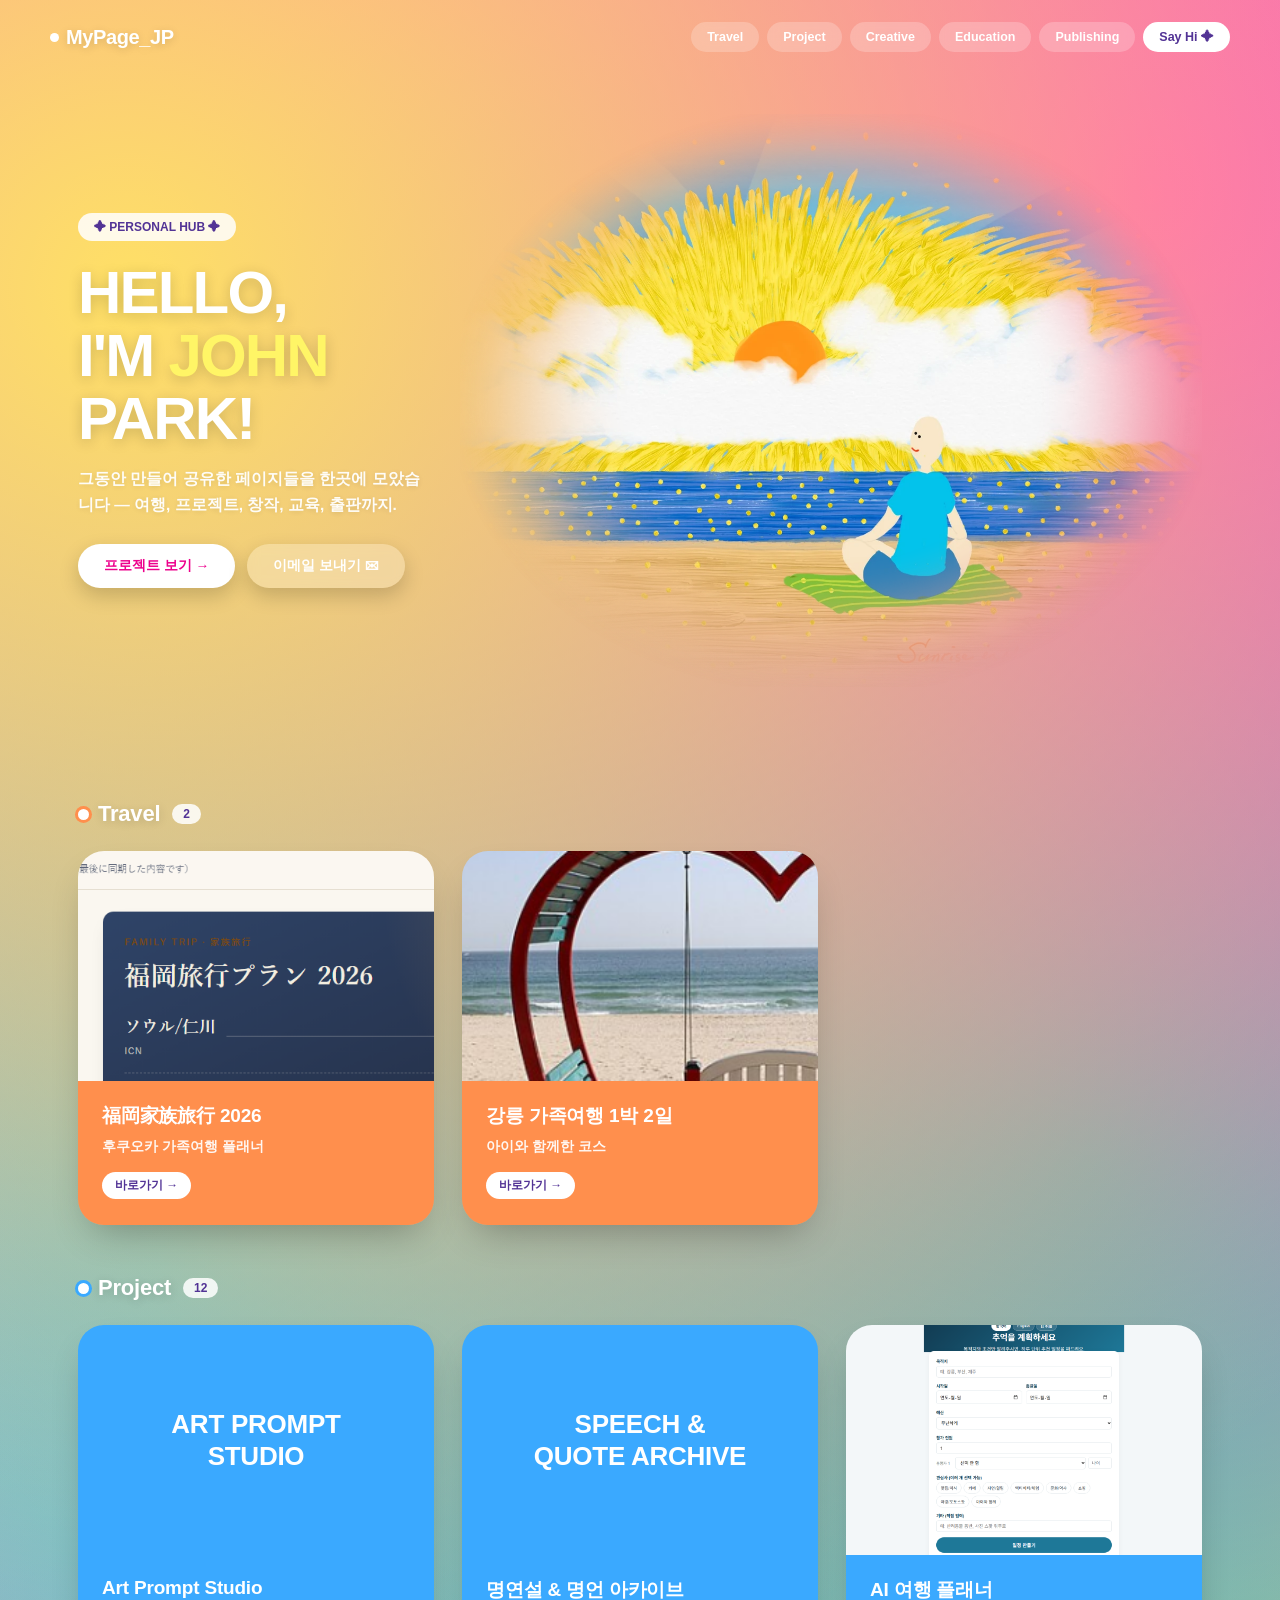
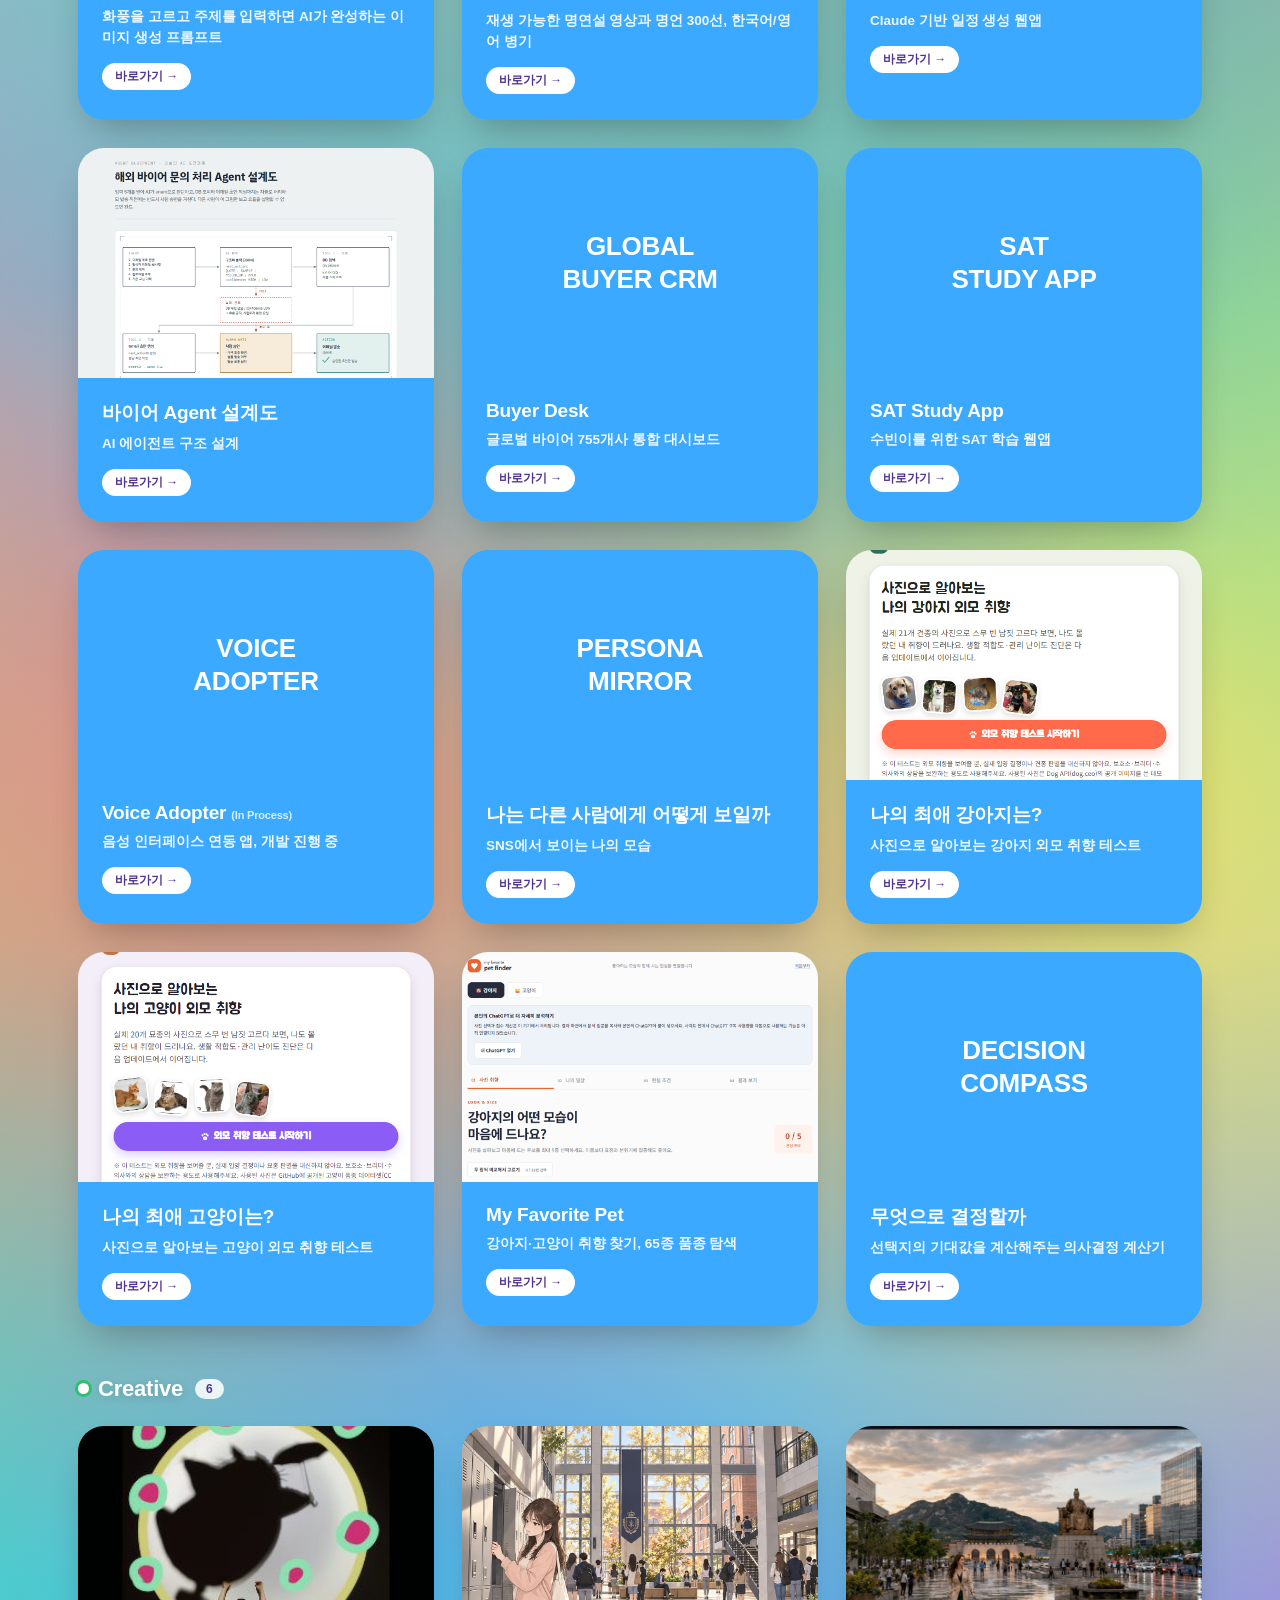
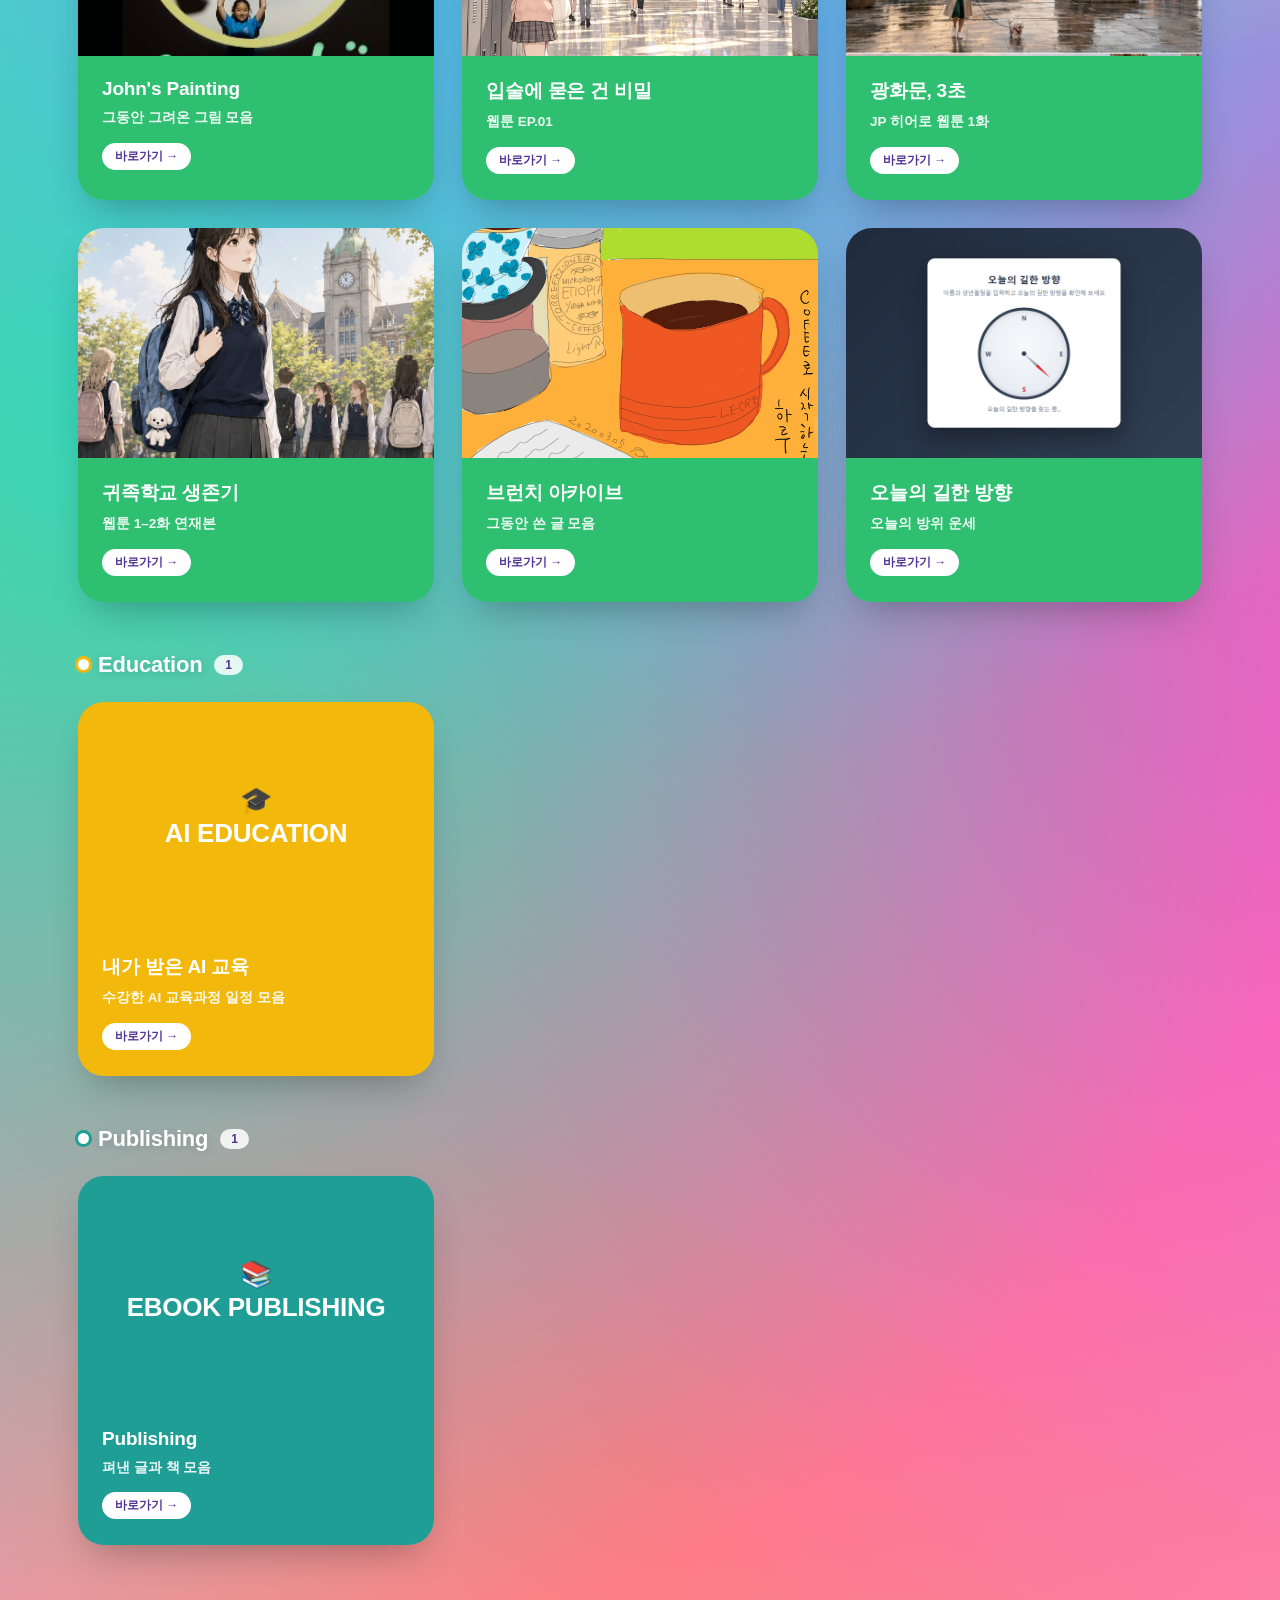
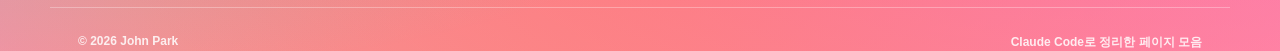
==== index.html @ b93f2e46 "Add My Favorite Pet finder to Project section Co-Authored-By: Claude Sonnet 5.5 <noreply@anthropic.c" ====
<!doctype html>
<html lang="ko">
<head>
<meta charset="UTF-8">
<meta name="viewport" content="width=device-width, initial-scale=1.0">
<title>MyPage_JP · 박종호의 웹 아카이브</title>
<style>
  :root{
    --pink:#ed018c;
    --coral:#ff6f61;
    --purple:#523395;
    --yellow:#ffc233;
    --ink:#2a1a3a;
    --travel:#ff8f4d;
    --project:#3aa9ff;
    --creative:#2fbf71;
    --edu:#f2b90c;
    --pub:#1f9e96;
  }
  *{box-sizing:border-box;}
  html,body{
    margin:0;min-height:100%;
    color:var(--ink);
    font-family:"Pretendard","Apple SD Gothic Neo","Noto Sans KR",-apple-system,BlinkMacSystemFont,"Segoe UI",sans-serif;
    background:
      radial-gradient(circle at 10% 6%, #ffe066 0%, transparent 34%),
      radial-gradient(circle at 90% 4%, #ff4fc3 0%, transparent 36%),
      radial-gradient(circle at 85% 24%, #2fe0a8 0%, transparent 36%),
      radial-gradient(circle at 12% 26%, #4fb3ff 0%, transparent 34%),
      radial-gradient(circle at 50% 18%, #b26dff 0%, transparent 36%),
      radial-gradient(circle at 15% 46%, #ff8a6b 0%, transparent 34%),
      radial-gradient(circle at 88% 48%, #ffe066 0%, transparent 34%),
      radial-gradient(circle at 50% 60%, #4fb3ff 0%, transparent 36%),
      radial-gradient(circle at 12% 74%, #2fe0a8 0%, transparent 34%),
      radial-gradient(circle at 88% 78%, #ff4fc3 0%, transparent 36%),
      radial-gradient(circle at 50% 96%, #ff8a6b 0%, transparent 36%),
      linear-gradient(160deg, #ff6fb5 0%, #ff9d6c 20%, #ffd166 38%, #6ee7b7 55%, #6fb1ff 72%, #c9a6ff 88%, #ff9de2 100%);
    background-repeat:no-repeat;
    background-size:100% 100%;
  }
  .wrap{max-width:1180px;margin:0 auto;padding:0 28px 90px;}
  a{color:inherit;}

  /* ---------- Nav ---------- */
  nav.top{padding:22px 28px;}
  nav.top .inner{
    max-width:1180px;margin:0 auto;
    display:flex;align-items:center;justify-content:space-between;gap:16px;flex-wrap:wrap;
  }
  .logo{
    font-weight:900;font-size:20px;letter-spacing:-0.02em;color:#fff;
    text-shadow:0 2px 8px rgba(0,0,0,0.15);display:inline-flex;align-items:center;gap:7px;text-decoration:none;
  }
  .logo .dot{width:9px;height:9px;border-radius:50%;background:#fff;display:inline-block;}
  .navlinks{display:flex;gap:8px;flex-wrap:wrap;}
  .navlinks a{
    font-size:12.5px;font-weight:800;color:#fff;text-decoration:none;
    padding:8px 16px;border-radius:999px;background:rgba(255,255,255,0.22);
    backdrop-filter:blur(6px);transition:background .2s ease;
  }
  .navlinks a:hover{background:rgba(255,255,255,0.36);}
  .navlinks a.filled{background:#fff;color:var(--purple);}

  /* ---------- Hero ---------- */
  header.hero{
    max-width:1180px;margin:0 auto;padding:40px 28px 70px;
    display:flex;align-items:center;justify-content:space-between;gap:40px;flex-wrap:wrap;
  }
  .hero-text{flex:1;min-width:280px;}
  .badge{
    display:inline-flex;align-items:center;gap:8px;font-size:12px;font-weight:900;
    background:rgba(255,255,255,0.85);color:var(--purple);
    padding:7px 16px;border-radius:999px;margin-bottom:20px;
  }
  h1{
    font-size:clamp(36px,6vw,60px);margin:0 0 16px;font-weight:900;letter-spacing:-0.03em;line-height:1.05;
    color:#fff;text-shadow:0 3px 14px rgba(0,0,0,0.18);
  }
  h1 .pop{color:#fff566;}
  .sub{font-size:15.5px;color:#fff;opacity:.95;max-width:480px;line-height:1.7;font-weight:700;text-shadow:0 1px 6px rgba(0,0,0,0.12);}
  .cta-row{display:flex;gap:12px;margin-top:26px;flex-wrap:wrap;}
  .btn{
    font-size:13.5px;font-weight:900;padding:13px 26px;border-radius:999px;
    text-decoration:none;display:inline-flex;align-items:center;gap:8px;
    box-shadow:0 8px 20px rgba(0,0,0,0.18);
  }
  .btn.primary{background:#fff;color:var(--pink);}
  .btn.ghost{background:rgba(255,255,255,0.25);color:#fff;backdrop-filter:blur(6px);}

  .hero-photo{flex-shrink:0;width:min(58vw, 760px);}
  .hero-photo img{width:100%;height:auto;display:block;}

  /* ---------- Sections ---------- */
  section.group{max-width:1180px;margin:0 auto;padding:44px 28px 6px;scroll-margin-top:80px;}
  .group-head{display:flex;align-items:center;gap:12px;margin-bottom:24px;}
  .group-head h2{
    font-size:22px;margin:0;font-weight:900;letter-spacing:-0.01em;color:#fff;
    text-shadow:0 2px 10px rgba(0,0,0,0.15);display:flex;align-items:center;gap:9px;
  }
  .group-head .dot{width:11px;height:11px;border-radius:50%;background:#fff;box-shadow:0 0 0 3px var(--c);}
  .group-head .count{
    font-size:12px;color:var(--purple);font-weight:900;background:rgba(255,255,255,0.85);
    padding:3px 11px;border-radius:999px;
  }

  .grid{
    display:grid;
    grid-template-columns:repeat(auto-fill,minmax(320px,1fr));
    gap:28px;
  }
  .card{
    position:relative;display:flex;flex-direction:column;
    border-radius:26px;overflow:hidden;text-decoration:none;
    box-shadow:0 18px 38px -14px rgba(0,0,0,0.3);
    transition:transform .25s ease, box-shadow .25s ease;
  }
  .card:hover{transform:translateY(-6px);box-shadow:0 24px 46px -14px rgba(0,0,0,0.38);}
  .card .thumb{width:100%;height:230px;object-fit:cover;display:block;}
  .card .thumb.brand{
    height:230px;display:flex;align-items:center;justify-content:center;text-align:center;padding:0 20px;
    font-weight:900;color:#fff;font-size:26px;letter-spacing:-0.01em;line-height:1.25;
    background:rgba(255,255,255,0.14);
  }
  .card .body{padding:22px 24px 26px;background:var(--c);flex:1;}
  .card h3{margin:0 0 8px;font-size:19px;font-weight:900;color:#fff;letter-spacing:-0.01em;}
  .card p{margin:0;font-size:13.5px;color:rgba(255,255,255,0.92);line-height:1.55;font-weight:600;}
  .card .go{
    display:inline-block;margin-top:14px;font-size:12px;font-weight:900;color:var(--purple);
    background:#fff;padding:5px 13px;border-radius:999px;
  }

  footer{
    max-width:1180px;margin:56px auto 0;padding:26px 28px 0;
    font-size:12px;color:#fff;opacity:.85;font-weight:700;
    display:flex;justify-content:space-between;flex-wrap:wrap;gap:10px;
    border-top:1px solid rgba(255,255,255,0.35);
  }
</style>
</head>
<body>

  <nav class="top">
    <div class="inner">
      <a class="logo" href="#top"><span class="dot"></span>MyPage_JP</a>
      <div class="navlinks">
        <a href="#travel">Travel</a>
        <a href="#project">Project</a>
        <a href="#creative">Creative</a>
        <a href="#education">Education</a>
        <a href="#publishing">Publishing</a>
        <a class="filled" href="mailto:info@blingbooster.com">Say Hi ✦</a>
      </div>
    </div>
  </nav>

  <header class="hero" id="top">
    <div class="hero-text">
      <span class="badge">✦ PERSONAL HUB ✦</span>
      <h1>HELLO,<br>I'M <span class="pop">JOHN</span> PARK!</h1>
      <p class="sub">그동안 만들어 공유한 페이지들을 한곳에 모았습니다 — 여행, 프로젝트, 창작, 교육, 출판까지.</p>
      <div class="cta-row">
        <a class="btn primary" href="#project">프로젝트 보기 →</a>
        <a class="btn ghost" href="mailto:info@blingbooster.com">이메일 보내기 ✉</a>
      </div>
    </div>
    <div class="hero-photo"><img src="assets/hero-art.webp" alt="Sunrise in Miami beach — John Park 作"></div>
  </header>

  <!-- ===================== Travel ===================== -->
  <section class="group" id="travel">
    <div class="group-head">
      <h2><span class="dot" style="--c:var(--travel)"></span>Travel</h2>
      <span class="count">2</span>
    </div>
    <div class="grid">

      <a class="card" href="https://dec16pjh.github.io/fukuoka-trip-2026/" target="_blank" rel="noopener">
        <img class="thumb" src="assets/fukuoka.png" alt="福岡家族旅行 2026 미리보기" loading="lazy" style="object-position:20% 50%;">
        <div class="body" style="--c:var(--travel)">
          <h3>福岡家族旅行 2026</h3>
          <p>후쿠오카 가족여행 플래너</p>
          <span class="go">바로가기 →</span>
        </div>
      </a>

      <a class="card" href="https://dec16pjh.github.io/gangneung-trip/" target="_blank" rel="noopener">
        <img class="thumb" src="assets/gangneung.png" alt="강릉 가족여행 미리보기" loading="lazy">
        <div class="body" style="--c:var(--travel)">
          <h3>강릉 가족여행 1박 2일</h3>
          <p>아이와 함께한 코스</p>
          <span class="go">바로가기 →</span>
        </div>
      </a>

    </div>
  </section>

  <!-- ===================== Project ===================== -->
  <section class="group" id="project">
    <div class="group-head">
      <h2><span class="dot" style="--c:var(--project)"></span>Project</h2>
      <span class="count">12</span>
    </div>
    <div class="grid">

      <a class="card" href="art-prompt-studio.html">
        <div class="thumb brand" style="background:var(--project)">ART PROMPT<br>STUDIO</div>
        <div class="body" style="--c:var(--project)">
          <h3>Art Prompt Studio</h3>
          <p>화풍을 고르고 주제를 입력하면 AI가 완성하는 이미지 생성 프롬프트</p>
          <span class="go">바로가기 →</span>
        </div>
      </a>

      <a class="card" href="speech-archive.html">
        <div class="thumb brand" style="background:var(--project)">SPEECH &amp;<br>QUOTE ARCHIVE</div>
        <div class="body" style="--c:var(--project)">
          <h3>명연설 &amp; 명언 아카이브</h3>
          <p>재생 가능한 명연설 영상과 명언 300선, 한국어/영어 병기</p>
          <span class="go">바로가기 →</span>
        </div>
      </a>

      <a class="card" href="https://dec16pjh.github.io/trip-planner/" target="_blank" rel="noopener">
        <img class="thumb" src="assets/tripplanner.png" alt="AI 여행 플래너 미리보기" loading="lazy">
        <div class="body" style="--c:var(--project)">
          <h3>AI 여행 플래너</h3>
          <p>Claude 기반 일정 생성 웹앱</p>
          <span class="go">바로가기 →</span>
        </div>
      </a>

      <a class="card" href="https://claude.ai/code/artifact/bb756f15-fb2e-4153-b5ee-e286aec6f880" target="_blank" rel="noopener">
        <img class="thumb" src="assets/buyeragent.png" alt="바이어 Agent 설계도 미리보기" loading="lazy">
        <div class="body" style="--c:var(--project)">
          <h3>바이어 Agent 설계도</h3>
          <p>AI 에이전트 구조 설계</p>
          <span class="go">바로가기 →</span>
        </div>
      </a>

      <a class="card" href="https://buyer-hub.freeist.chatgpt.site/" target="_blank" rel="noopener">
        <div class="thumb brand" style="background:var(--project)">GLOBAL<br>BUYER CRM</div>
        <div class="body" style="--c:var(--project)">
          <h3>Buyer Desk</h3>
          <p>글로벌 바이어 755개사 통합 대시보드</p>
          <span class="go">바로가기 →</span>
        </div>
      </a>

      <a class="card" href="https://subin-sat-studio.freeist.chatgpt.site/" target="_blank" rel="noopener">
        <div class="thumb brand" style="background:var(--project)">SAT<br>STUDY APP</div>
        <div class="body" style="--c:var(--project)">
          <h3>SAT Study App</h3>
          <p>수빈이를 위한 SAT 학습 웹앱</p>
          <span class="go">바로가기 →</span>
        </div>
      </a>

      <a class="card" href="https://voice-adopter.freeist.chatgpt.site/" target="_blank" rel="noopener">
        <div class="thumb brand" style="background:var(--project)">VOICE<br>ADOPTER</div>
        <div class="body" style="--c:var(--project)">
          <h3>Voice Adopter <span style="font-size:11px;font-weight:700;opacity:.8;">(In Process)</span></h3>
          <p>음성 인터페이스 연동 앱, 개발 진행 중</p>
          <span class="go">바로가기 →</span>
        </div>
      </a>

      <a class="card" href="https://persona-mirror.freeist.chatgpt.site/" target="_blank" rel="noopener">
        <div class="thumb brand" style="background:var(--project)">PERSONA<br>MIRROR</div>
        <div class="body" style="--c:var(--project)">
          <h3>나는 다른 사람에게 어떻게 보일까</h3>
          <p>SNS에서 보이는 나의 모습</p>
          <span class="go">바로가기 →</span>
        </div>
      </a>

      <a class="card" href="https://claude.ai/artifact/C1BnFvHEWM4xY8rCZCd78W" target="_blank" rel="noopener">
        <img class="thumb" src="assets/dogquiz.png" alt="나의 최애 강아지는? 미리보기" loading="lazy">
        <div class="body" style="--c:var(--project)">
          <h3>나의 최애 강아지는?</h3>
          <p>사진으로 알아보는 강아지 외모 취향 테스트</p>
          <span class="go">바로가기 →</span>
        </div>
      </a>

      <a class="card" href="https://claude.ai/artifact/P52ZzSy9jBmV2K97dSurQV" target="_blank" rel="noopener">
        <img class="thumb" src="assets/catquiz.png" alt="나의 최애 고양이는? 미리보기" loading="lazy">
        <div class="body" style="--c:var(--project)">
          <h3>나의 최애 고양이는?</h3>
          <p>사진으로 알아보는 고양이 외모 취향 테스트</p>
          <span class="go">바로가기 →</span>
        </div>
      </a>

      <a class="card" href="https://who-is-my-favorite-dog.freeist.chatgpt.site/" target="_blank" rel="noopener">
        <img class="thumb" src="assets/petfinder.png" alt="My Favorite Pet 미리보기" loading="lazy">
        <div class="body" style="--c:var(--project)">
          <h3>My Favorite Pet</h3>
          <p>강아지·고양이 취향 찾기, 65종 품종 탐색</p>
          <span class="go">바로가기 →</span>
        </div>
      </a>

      <a class="card" href="https://decision-compass.freeist.chatgpt.site/" target="_blank" rel="noopener">
        <div class="thumb brand" style="background:var(--project)">DECISION<br>COMPASS</div>
        <div class="body" style="--c:var(--project)">
          <h3>무엇으로 결정할까</h3>
          <p>선택지의 기대값을 계산해주는 의사결정 계산기</p>
          <span class="go">바로가기 →</span>
        </div>
      </a>

    </div>
  </section>

  <!-- ===================== Creative ===================== -->
  <section class="group" id="creative">
    <div class="group-head">
      <h2><span class="dot" style="--c:var(--creative)"></span>Creative</h2>
      <span class="count">6</span>
    </div>
    <div class="grid">

      <a class="card" href="painting.html">
        <img class="thumb" src="assets/painting/IMG_6242_2.jpg" alt="John's Painting 미리보기" loading="lazy">
        <div class="body" style="--c:var(--creative)">
          <h3>John's Painting</h3>
          <p>그동안 그려온 그림 모음</p>
          <span class="go">바로가기 →</span>
        </div>
      </a>

      <a class="card" href="https://dec16pjh.github.io/fukuoka-trip-2026/webtoon/lip-secret-ep01.html" target="_blank" rel="noopener">
        <img class="thumb" src="assets/lipsecret.webp" alt="입술에 묻은 건 비밀 웹툰 미리보기" loading="lazy">
        <div class="body" style="--c:var(--creative)">
          <h3>입술에 묻은 건 비밀</h3>
          <p>웹툰 EP.01</p>
          <span class="go">바로가기 →</span>
        </div>
      </a>

      <a class="card" href="https://dec16pjh.github.io/fukuoka-trip-2026/webtoon/gwanghwamun-3sec-ep1.html" target="_blank" rel="noopener">
        <img class="thumb" src="assets/gwanghwamun.png" alt="광화문, 3초 웹툰 미리보기" loading="lazy">
        <div class="body" style="--c:var(--creative)">
          <h3>광화문, 3초</h3>
          <p>JP 히어로 웹툰 1화</p>
          <span class="go">바로가기 →</span>
        </div>
      </a>

      <a class="card" href="https://dec16pjh.github.io/webtoon_syn/" target="_blank" rel="noopener">
        <img class="thumb" src="assets/webtoonsyn.png" alt="귀족학교 생존기 웹툰 미리보기" loading="lazy">
        <div class="body" style="--c:var(--creative)">
          <h3>귀족학교 생존기</h3>
          <p>웹툰 1–2화 연재본</p>
          <span class="go">바로가기 →</span>
        </div>
      </a>

      <a class="card" href="https://dec16pjh.github.io/brunch-archive/" target="_blank" rel="noopener">
        <img class="thumb" src="assets/brunch.png" alt="박종호의 브런치 아카이브 미리보기" loading="lazy">
        <div class="body" style="--c:var(--creative)">
          <h3>브런치 아카이브</h3>
          <p>그동안 쓴 글 모음</p>
          <span class="go">바로가기 →</span>
        </div>
      </a>

      <a class="card" href="https://claude.ai/code/artifact/39667f1e-2e8f-4798-8a94-48de65bf0fde" target="_blank" rel="noopener">
        <img class="thumb" src="assets/ganghan.png" alt="오늘의 길한 방향 미리보기" loading="lazy">
        <div class="body" style="--c:var(--creative)">
          <h3>오늘의 길한 방향</h3>
          <p>오늘의 방위 운세</p>
          <span class="go">바로가기 →</span>
        </div>
      </a>

    </div>
  </section>

  <!-- ===================== Education ===================== -->
  <section class="group" id="education">
    <div class="group-head">
      <h2><span class="dot" style="--c:var(--edu)"></span>Education</h2>
      <span class="count">1</span>
    </div>
    <div class="grid">

      <a class="card" href="education.html" target="_blank" rel="noopener">
        <div class="thumb brand" style="background:var(--edu)">🎓<br>AI EDUCATION</div>
        <div class="body" style="--c:var(--edu)">
          <h3>내가 받은 AI 교육</h3>
          <p>수강한 AI 교육과정 일정 모음</p>
          <span class="go">바로가기 →</span>
        </div>
      </a>

    </div>
  </section>

  <!-- ===================== Publishing ===================== -->
  <section class="group" id="publishing">
    <div class="group-head">
      <h2><span class="dot" style="--c:var(--pub)"></span>Publishing</h2>
      <span class="count">1</span>
    </div>
    <div class="grid">

      <a class="card" href="publishing.html" target="_blank" rel="noopener">
        <div class="thumb brand" style="background:var(--pub)">📚<br>EBOOK PUBLISHING</div>
        <div class="body" style="--c:var(--pub)">
          <h3>Publishing</h3>
          <p>펴낸 글과 책 모음</p>
          <span class="go">바로가기 →</span>
        </div>
      </a>

    </div>
  </section>

  <footer>
    <span>© 2026 John Park</span>
    <span>Claude Code로 정리한 페이지 모음</span>
  </footer>

</body>
</html>
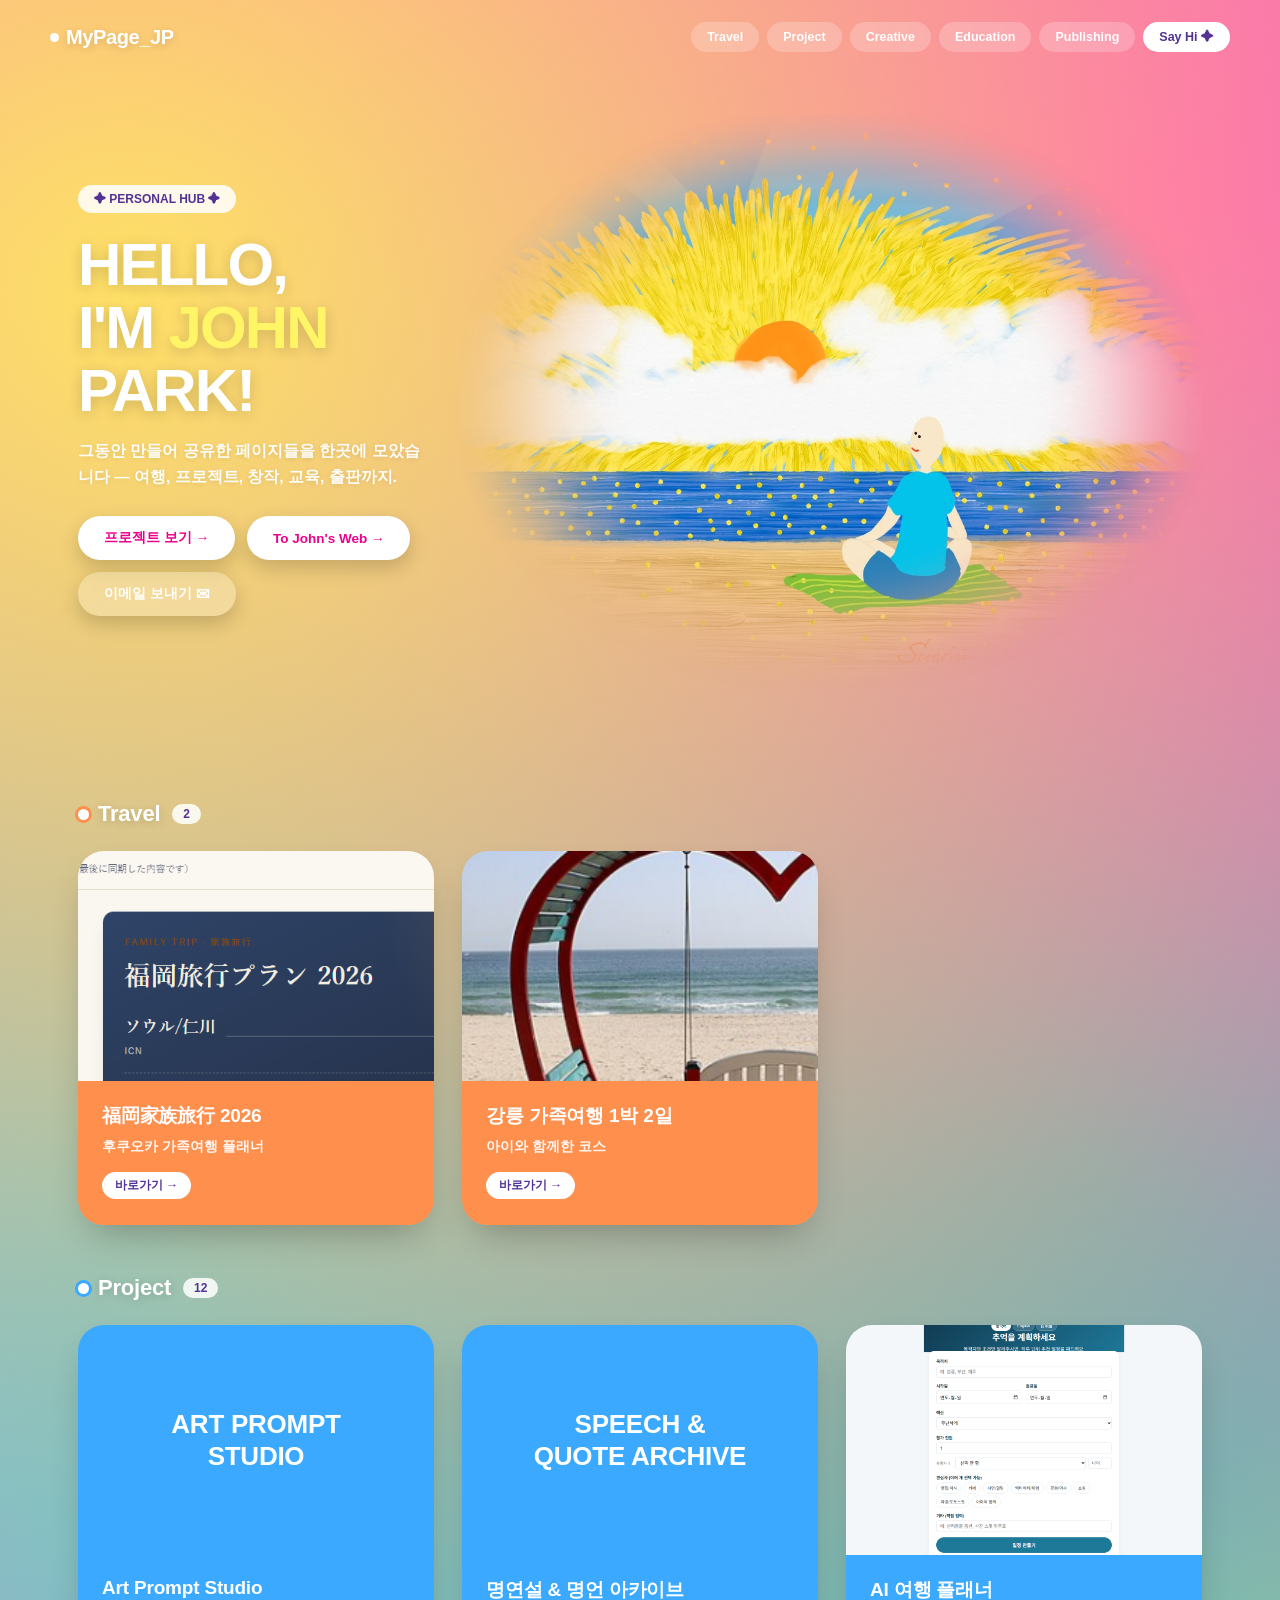
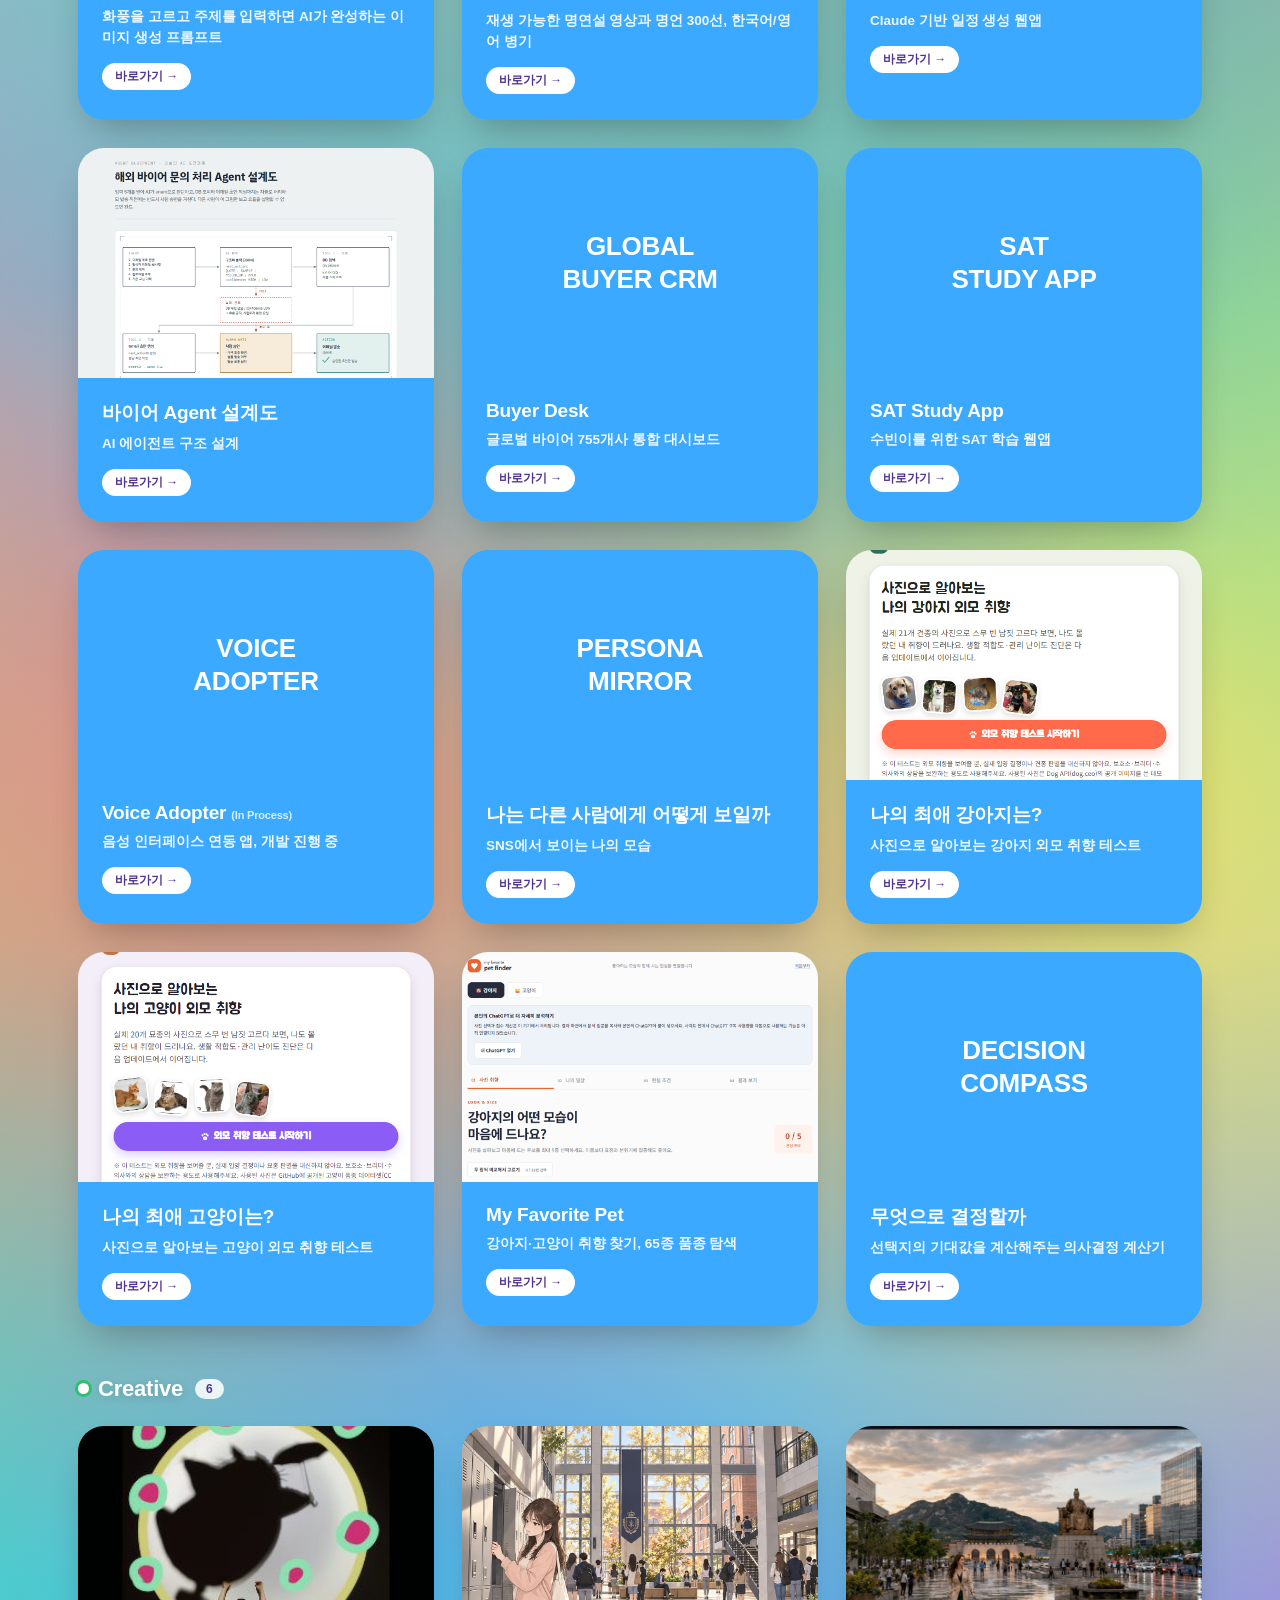
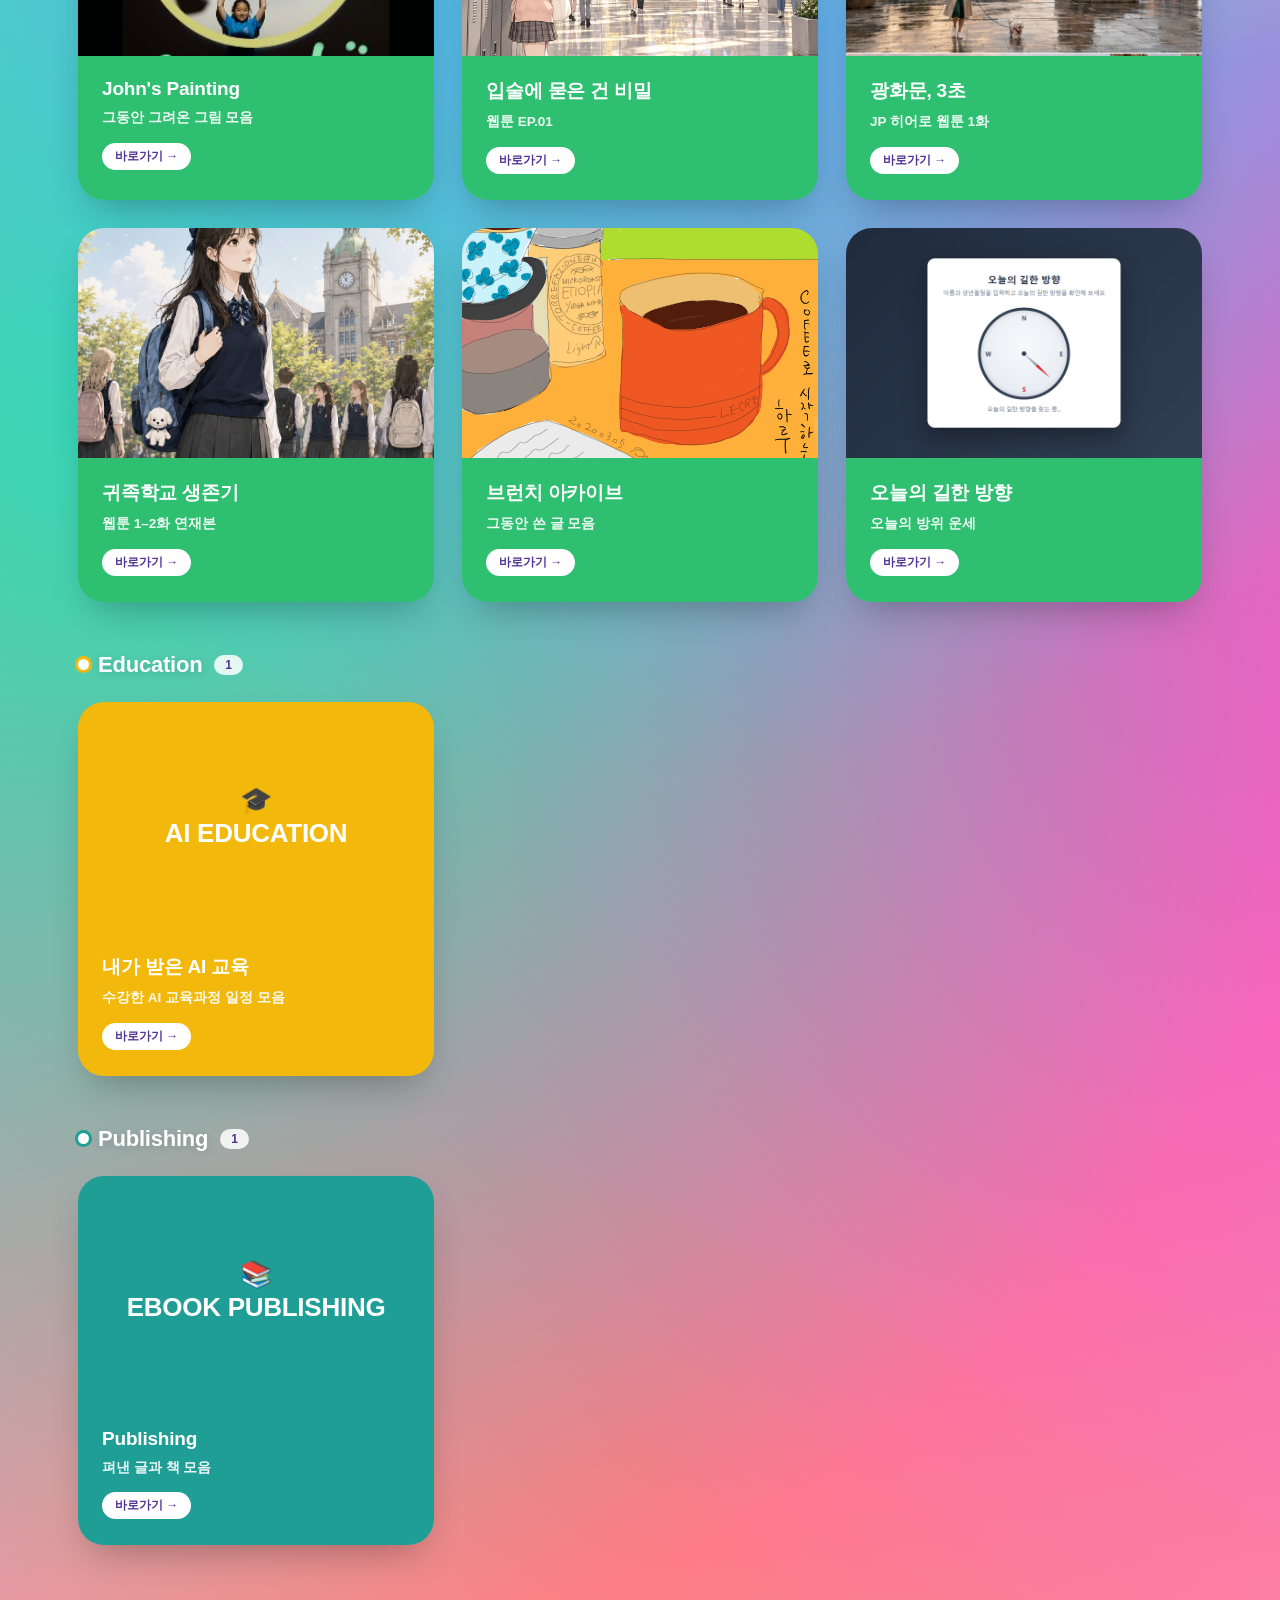
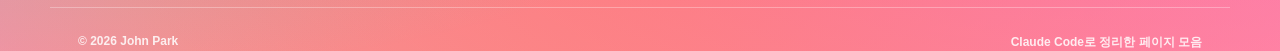
==== commit 6afd9a45: "Add "To John's Web" button next to project button in hero Co-Authored-By: Claude Sonnet 5.5 <noreply" ====
--- a/index.html
+++ b/index.html
@@ -160,6 +160,7 @@
       <p class="sub">그동안 만들어 공유한 페이지들을 한곳에 모았습니다 — 여행, 프로젝트, 창작, 교육, 출판까지.</p>
       <div class="cta-row">
         <a class="btn primary" href="#project">프로젝트 보기 →</a>
+        <a class="btn primary" href="https://johnpark.lovable.app/" target="_blank" rel="noopener">To John's Web →</a>
         <a class="btn ghost" href="mailto:info@blingbooster.com">이메일 보내기 ✉</a>
       </div>
     </div>
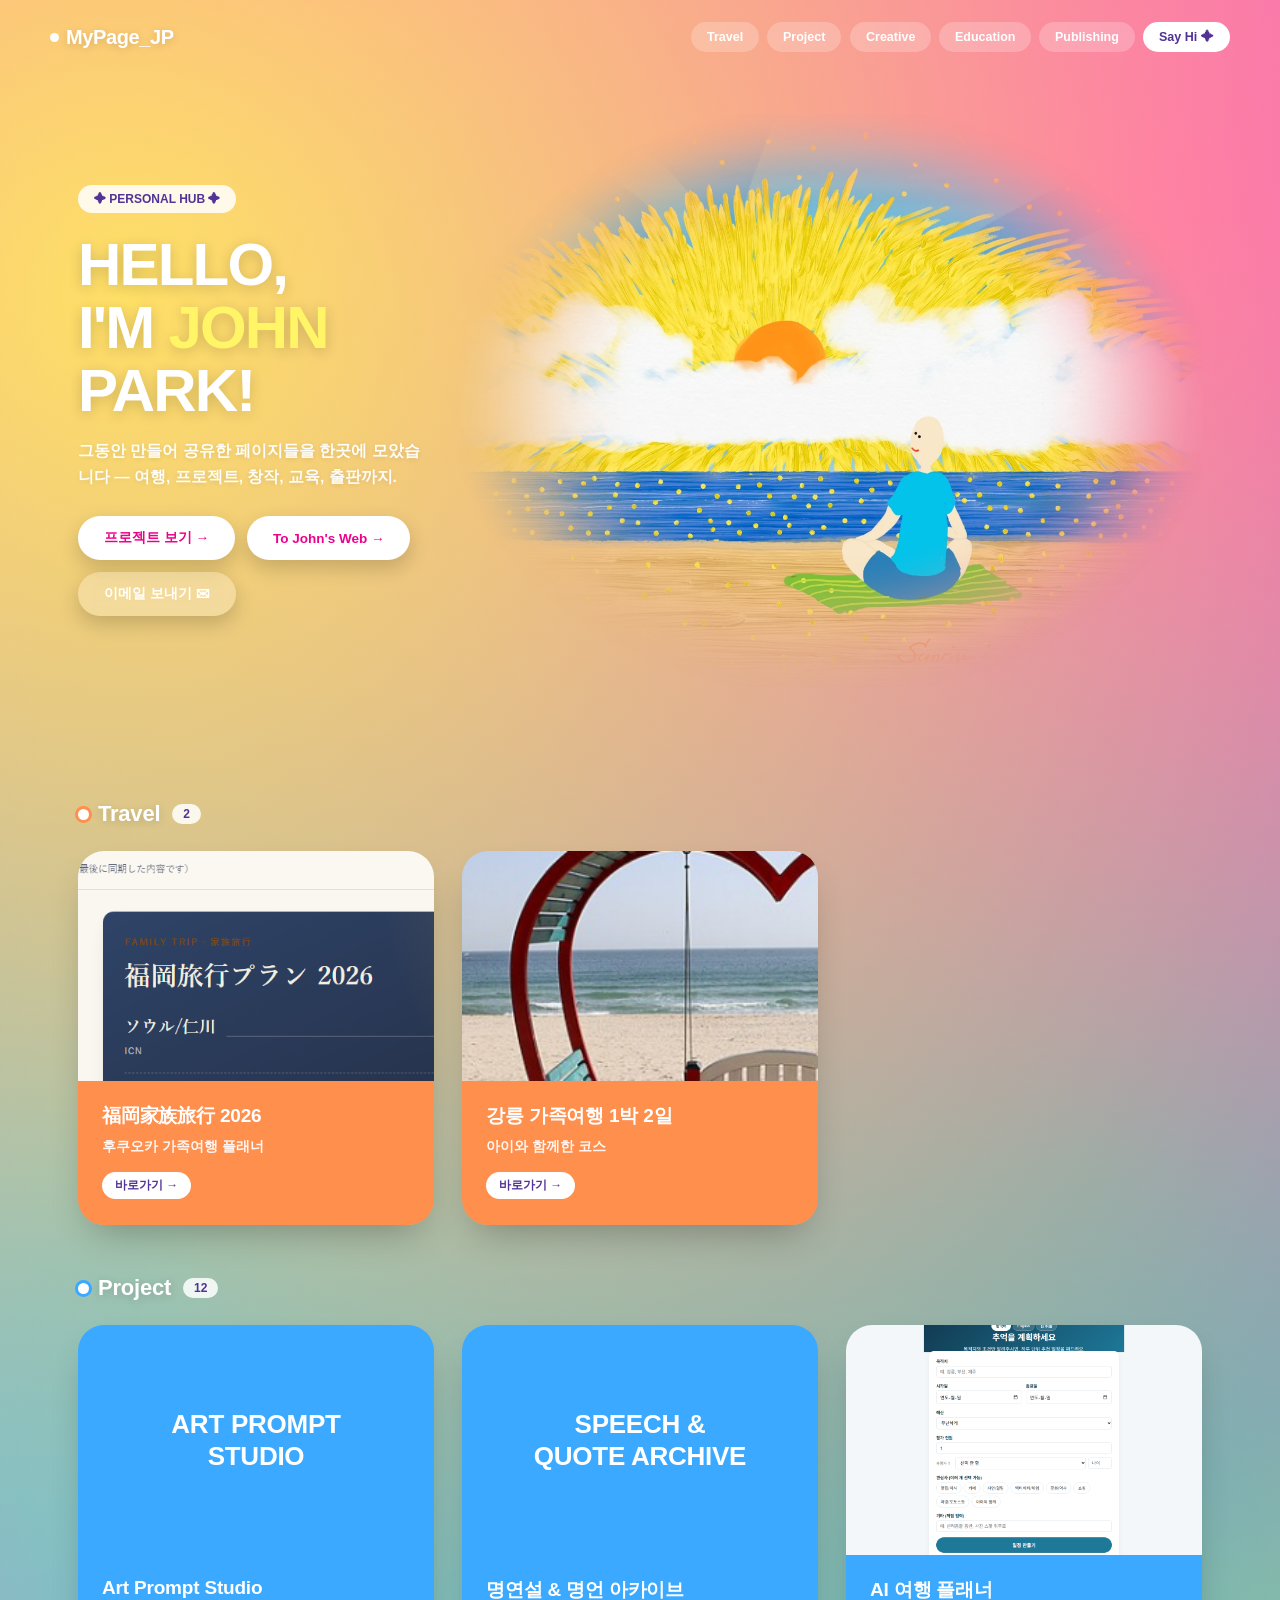
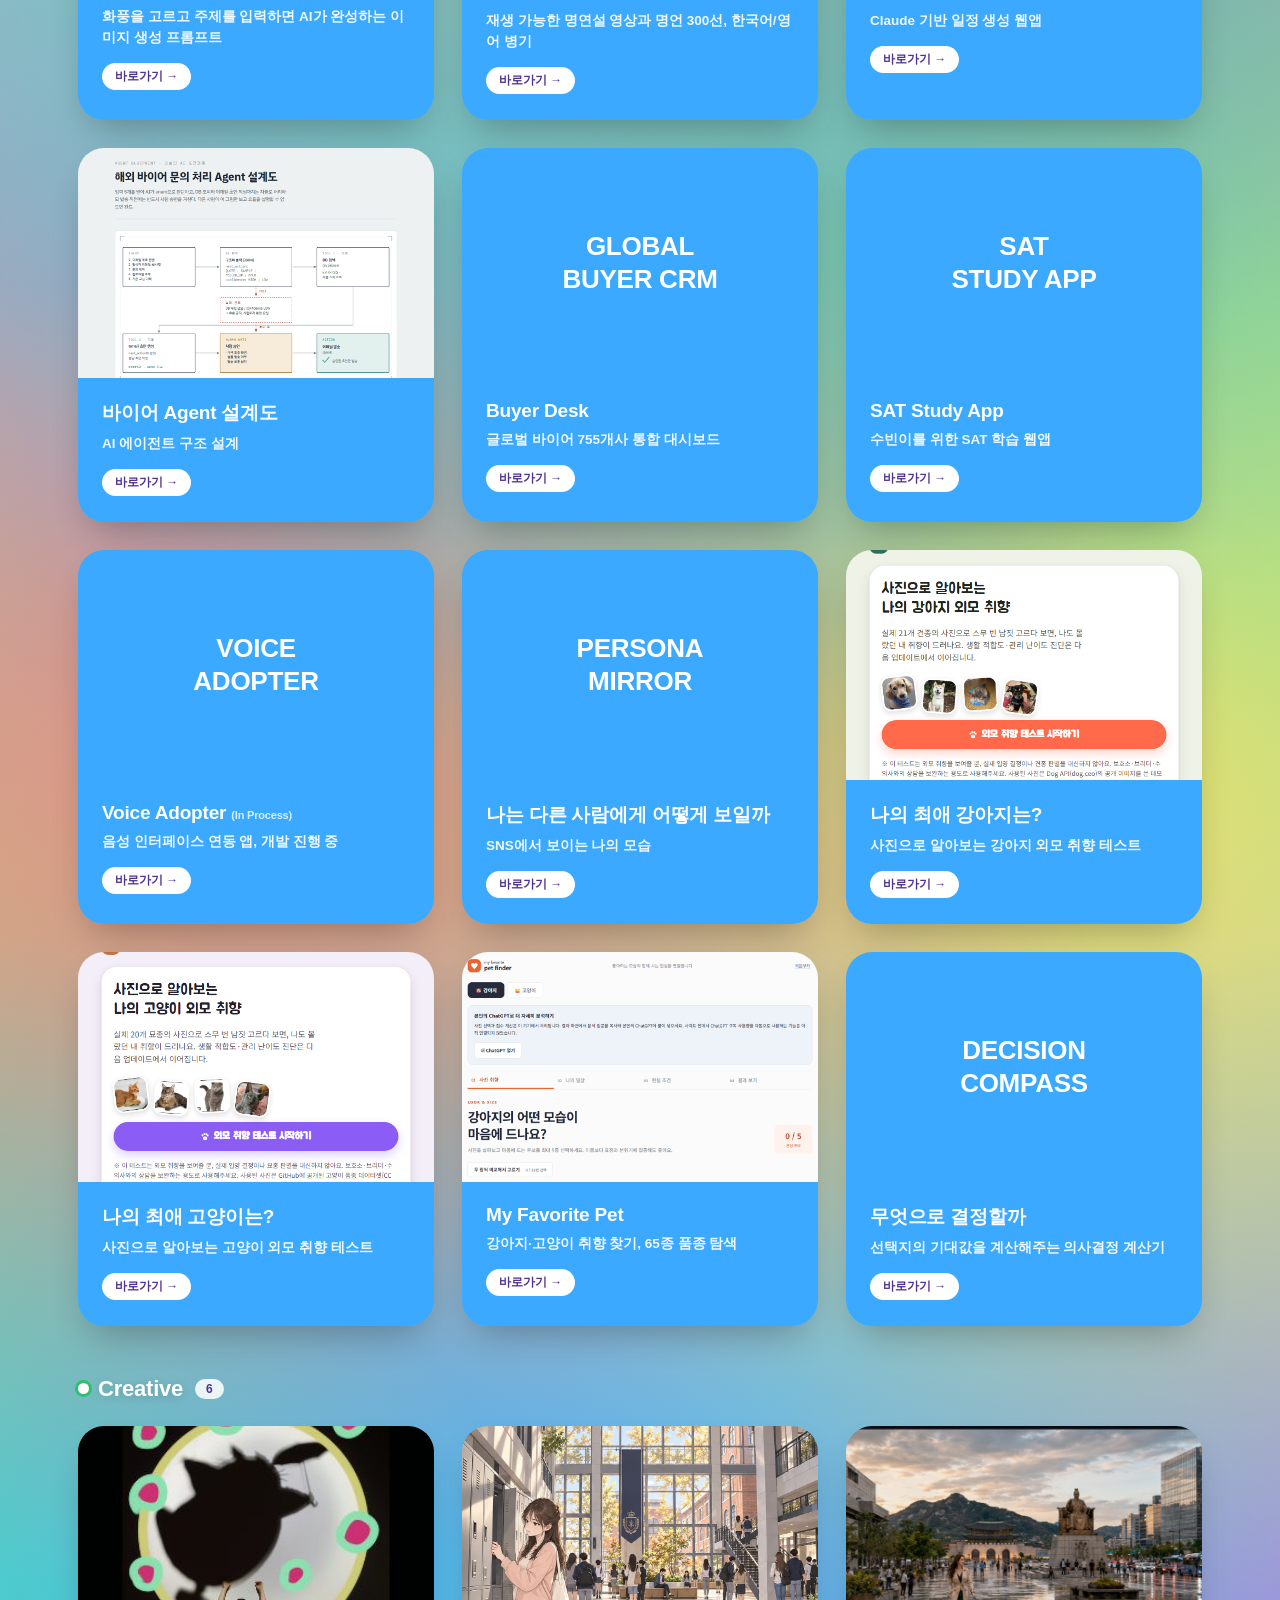
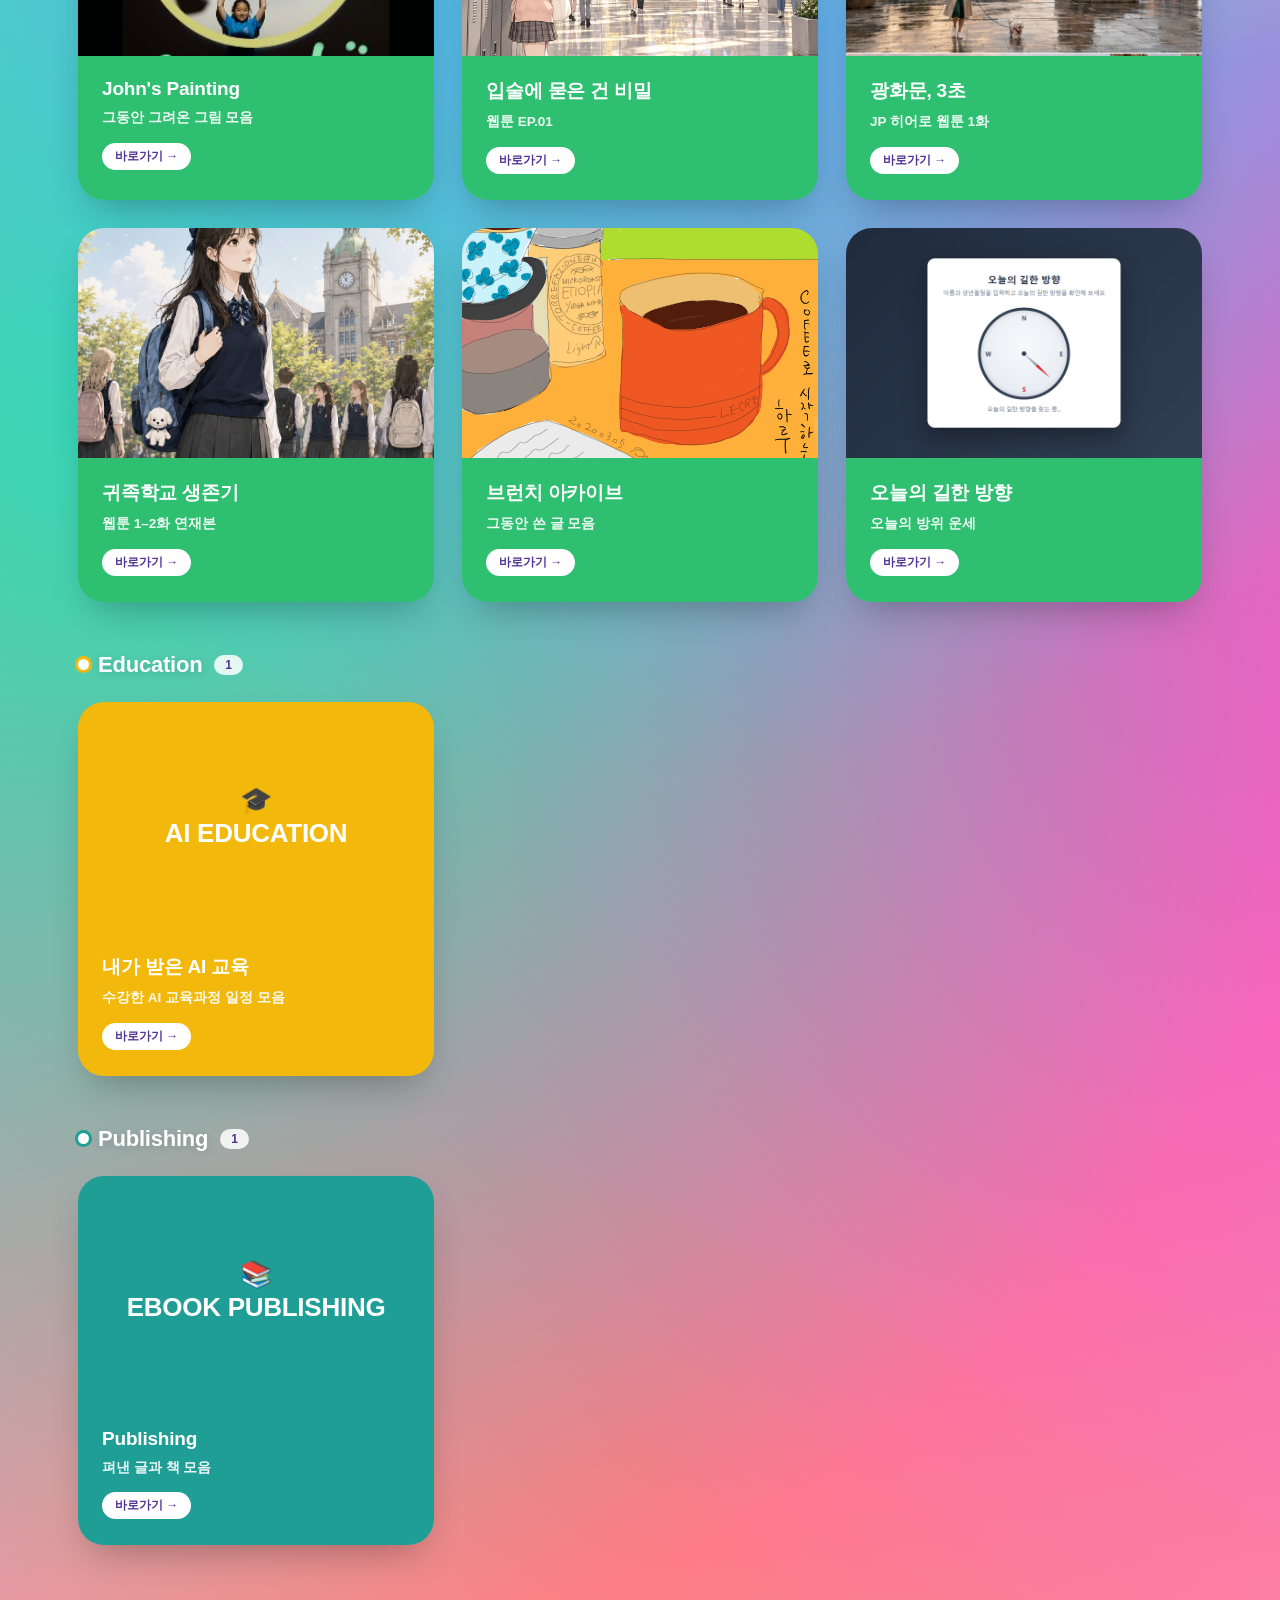
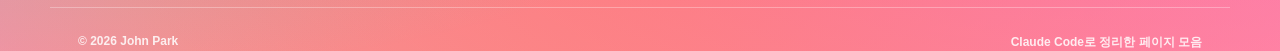
==== commit 5bf80ed9: "Point "To John's Web" button to the GitHub Pages site Co-Authored-By: Claude Sonnet 5.5 <noreply@ant" ====
--- a/index.html
+++ b/index.html
@@ -160,7 +160,7 @@
       <p class="sub">그동안 만들어 공유한 페이지들을 한곳에 모았습니다 — 여행, 프로젝트, 창작, 교육, 출판까지.</p>
       <div class="cta-row">
         <a class="btn primary" href="#project">프로젝트 보기 →</a>
-        <a class="btn primary" href="https://johnpark.lovable.app/" target="_blank" rel="noopener">To John's Web →</a>
+        <a class="btn primary" href="https://dec16pjh.github.io/john-park-web/" target="_blank" rel="noopener">To John's Web →</a>
         <a class="btn ghost" href="mailto:info@blingbooster.com">이메일 보내기 ✉</a>
       </div>
     </div>
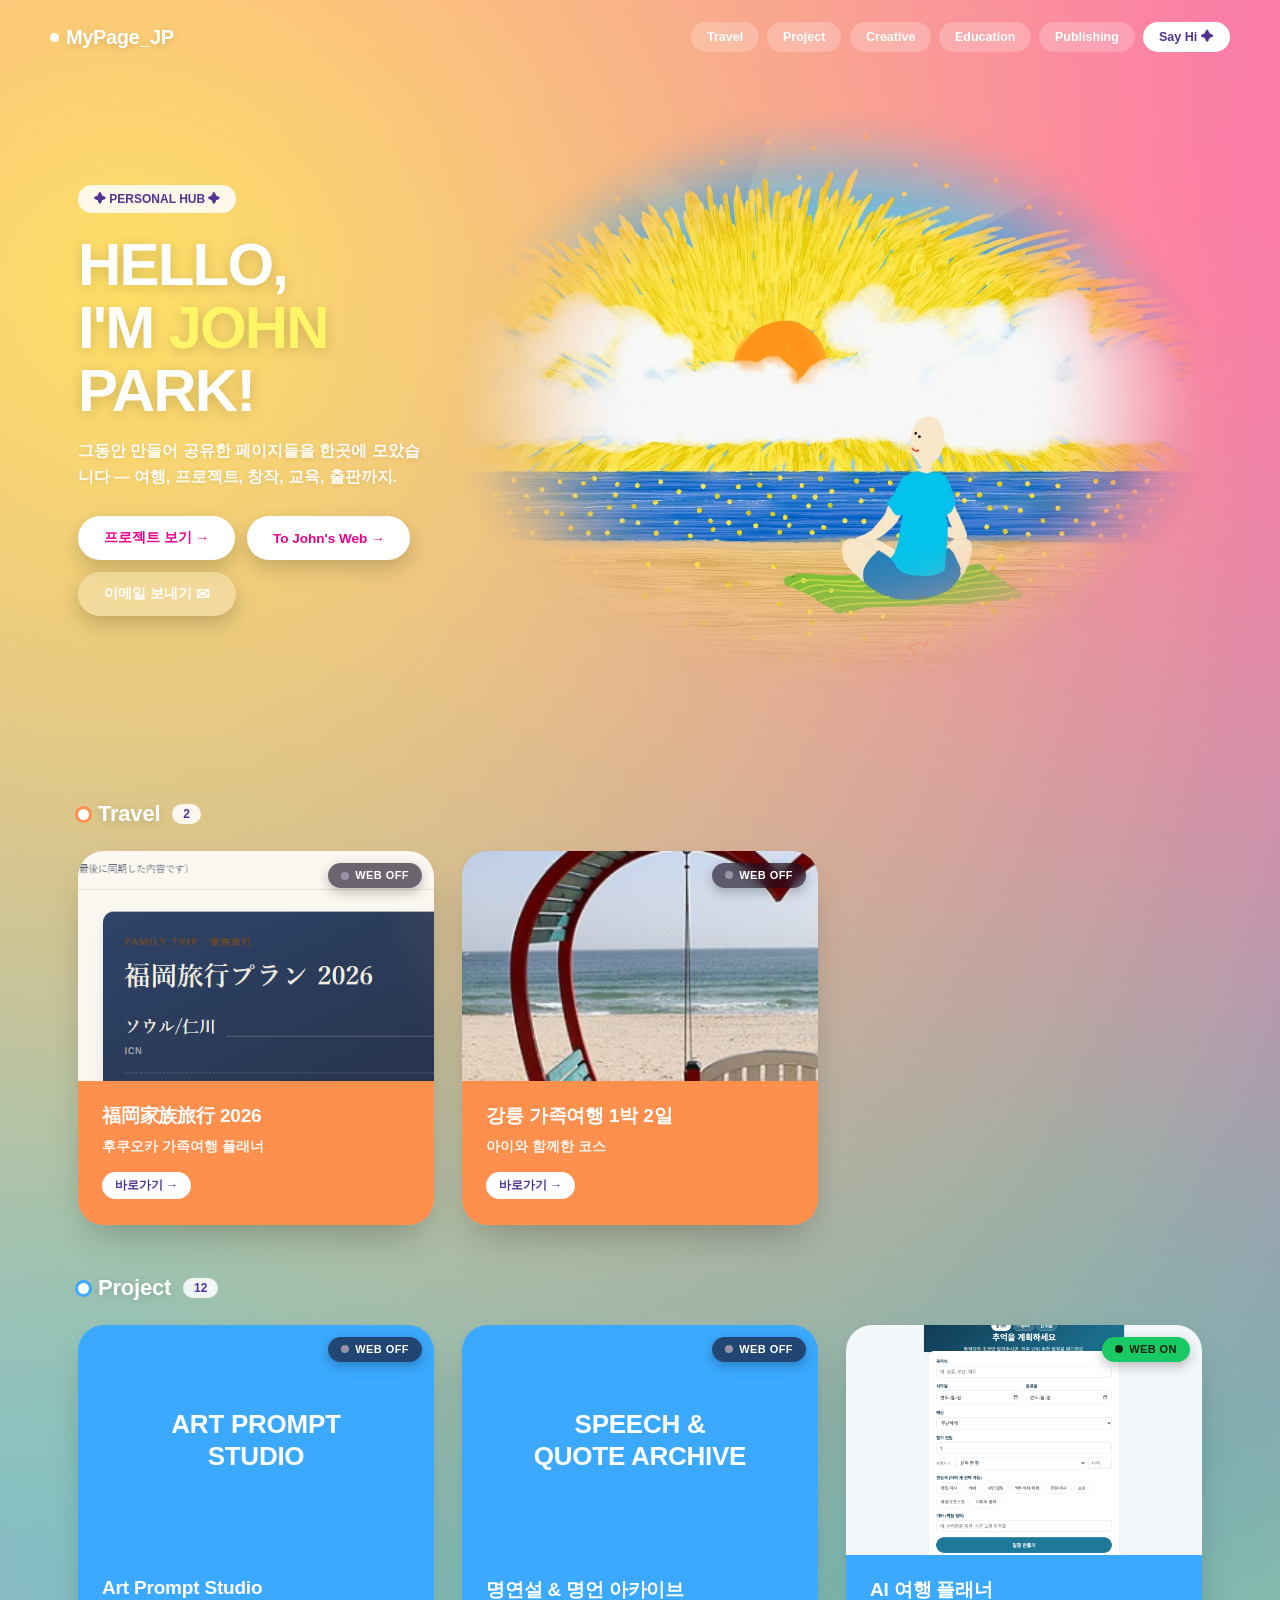
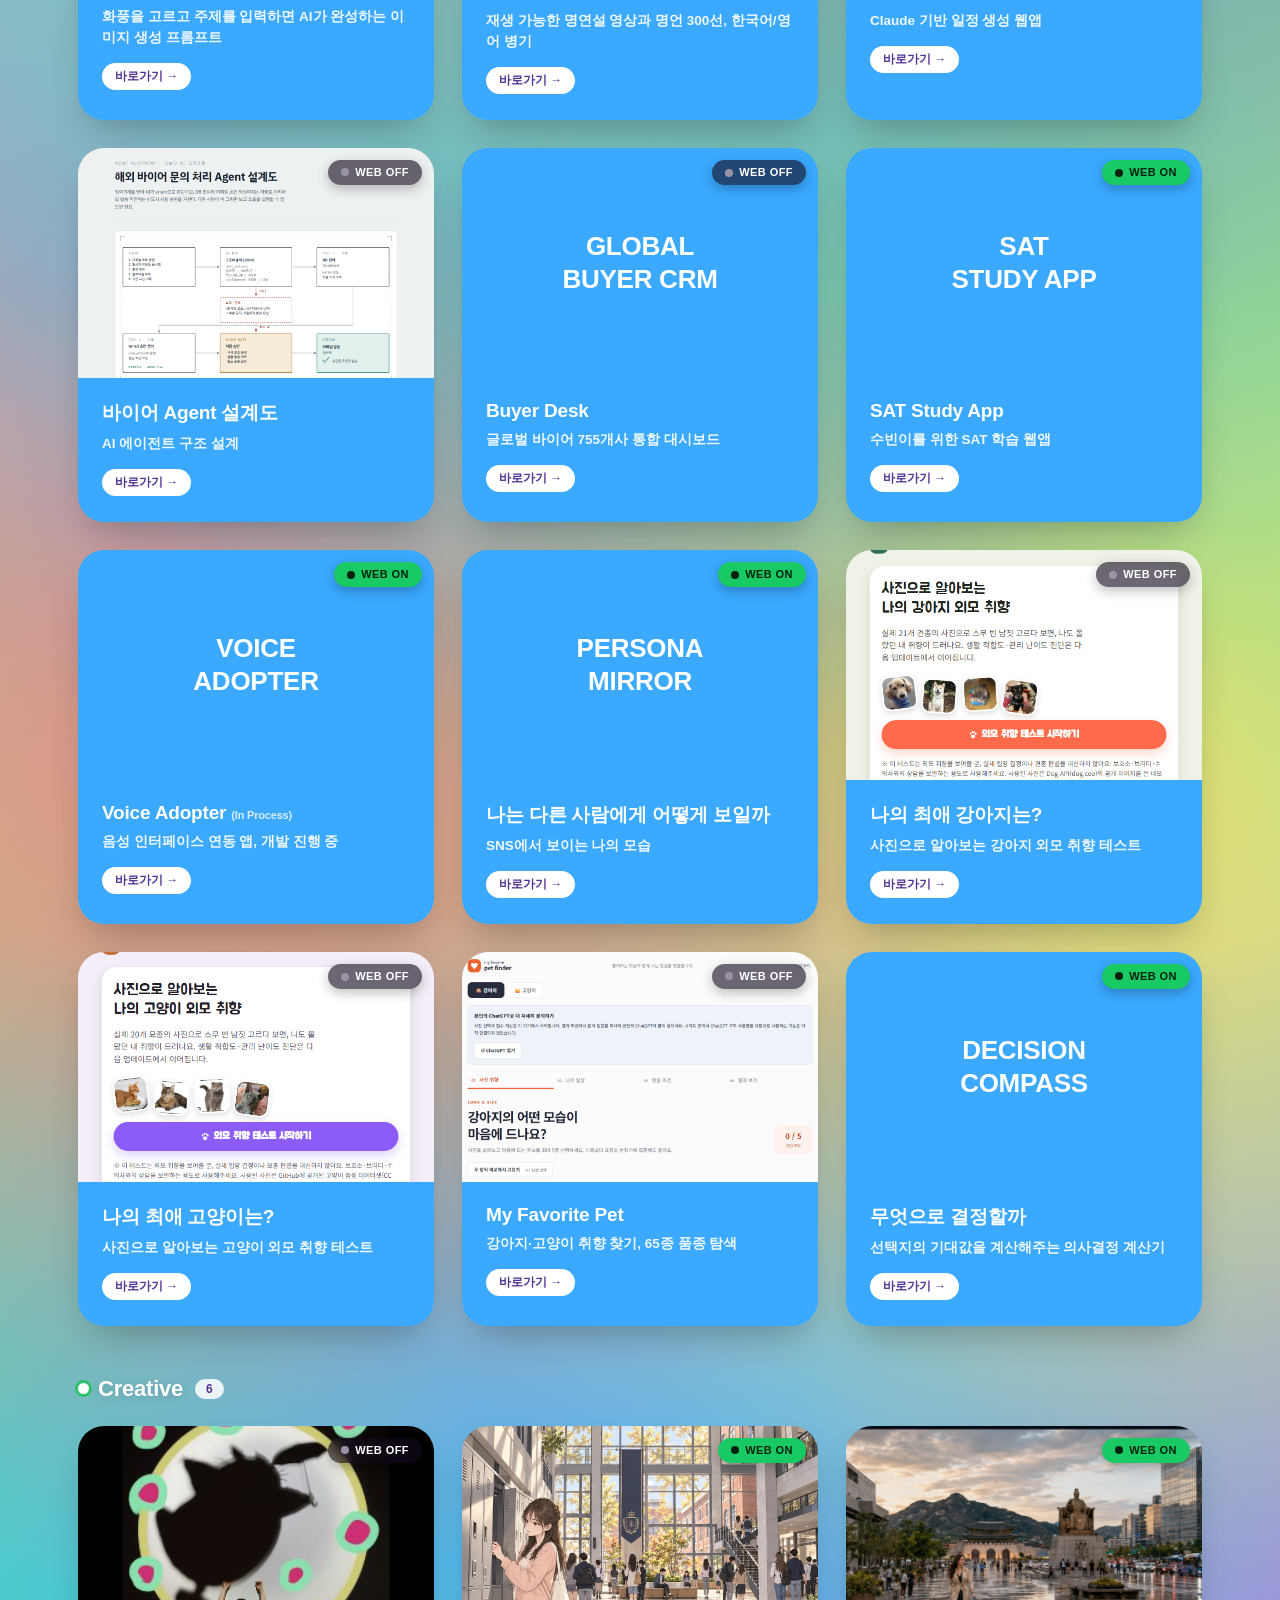
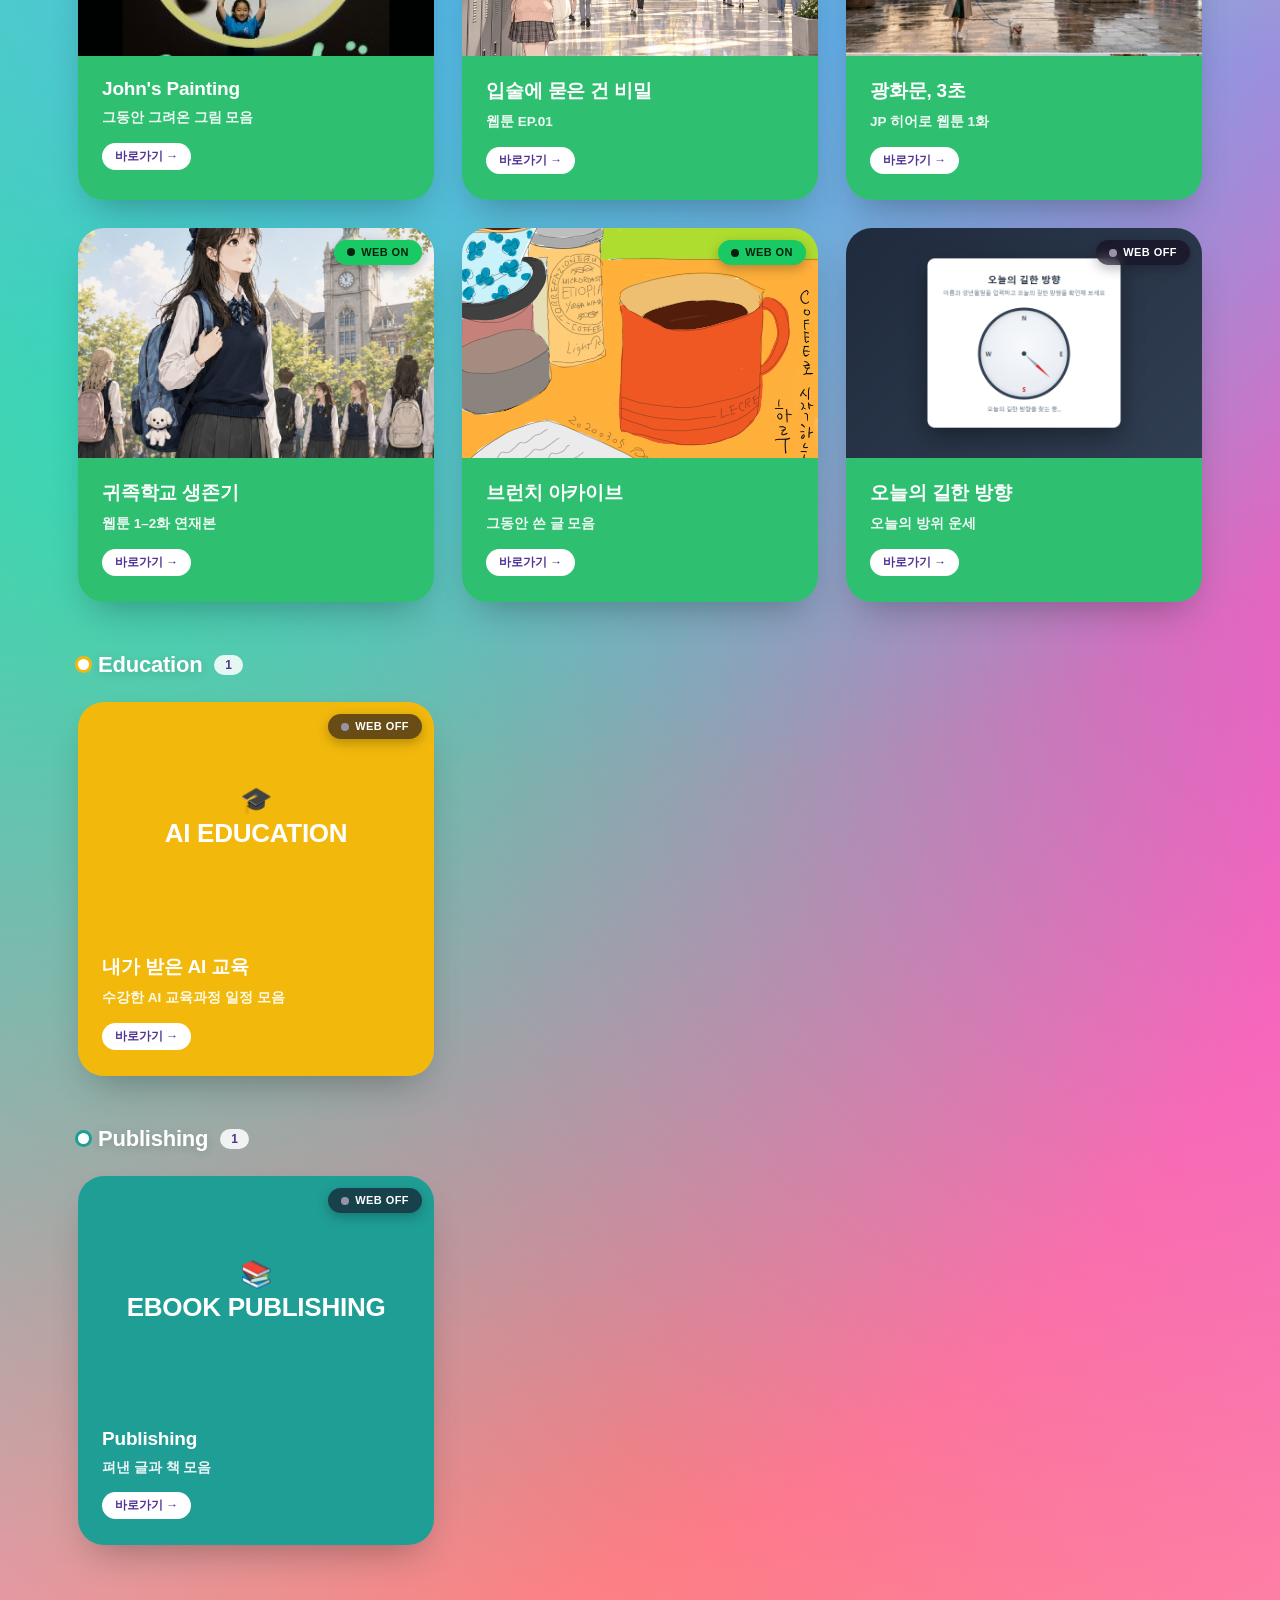
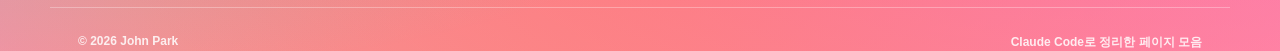
==== commit 0be27ca5: "Add Web On/Off toggle on every block (state in web-sync.json) Co-Authored-By: Claude Sonnet 5.5 <nor" ====
--- a/index.html
+++ b/index.html
@@ -425,5 +425,6 @@
     <span>Claude Code로 정리한 페이지 모음</span>
   </footer>
 
+<script src="web-sync.js"></script>
 </body>
 </html>
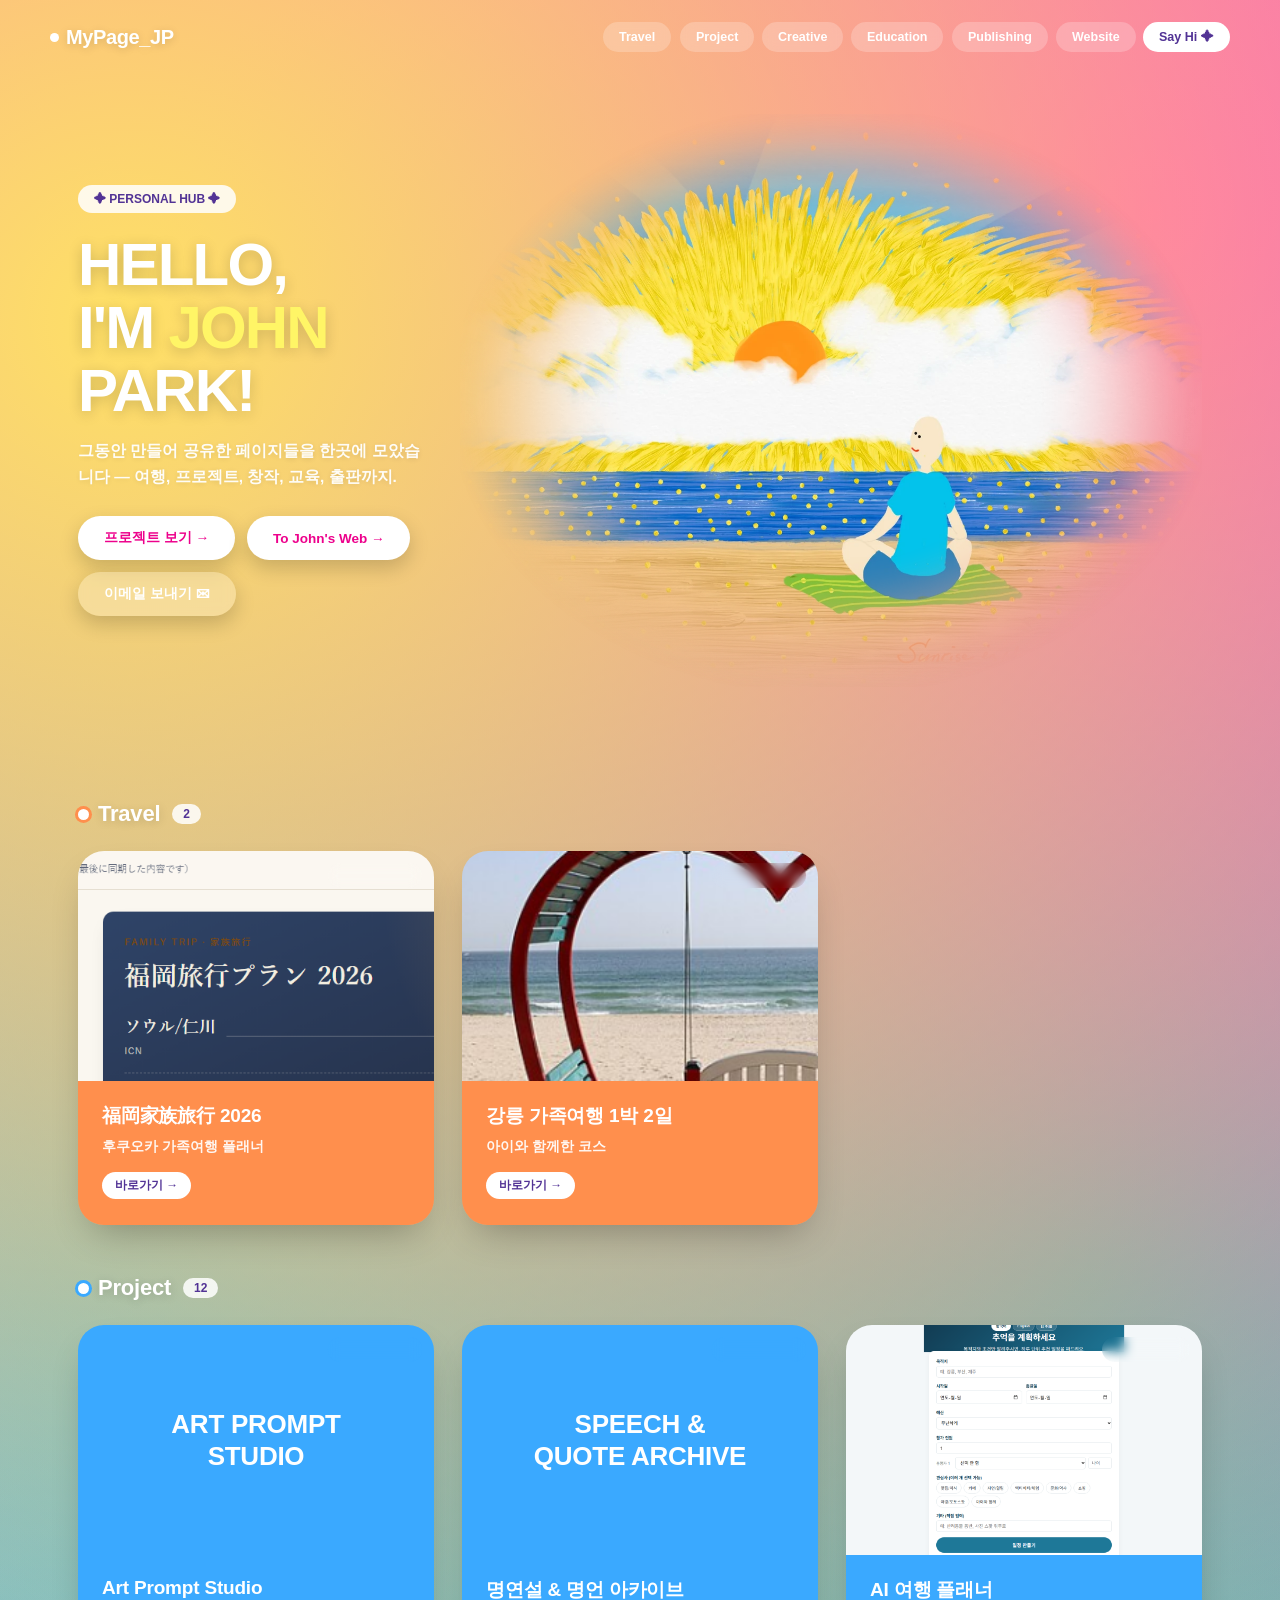
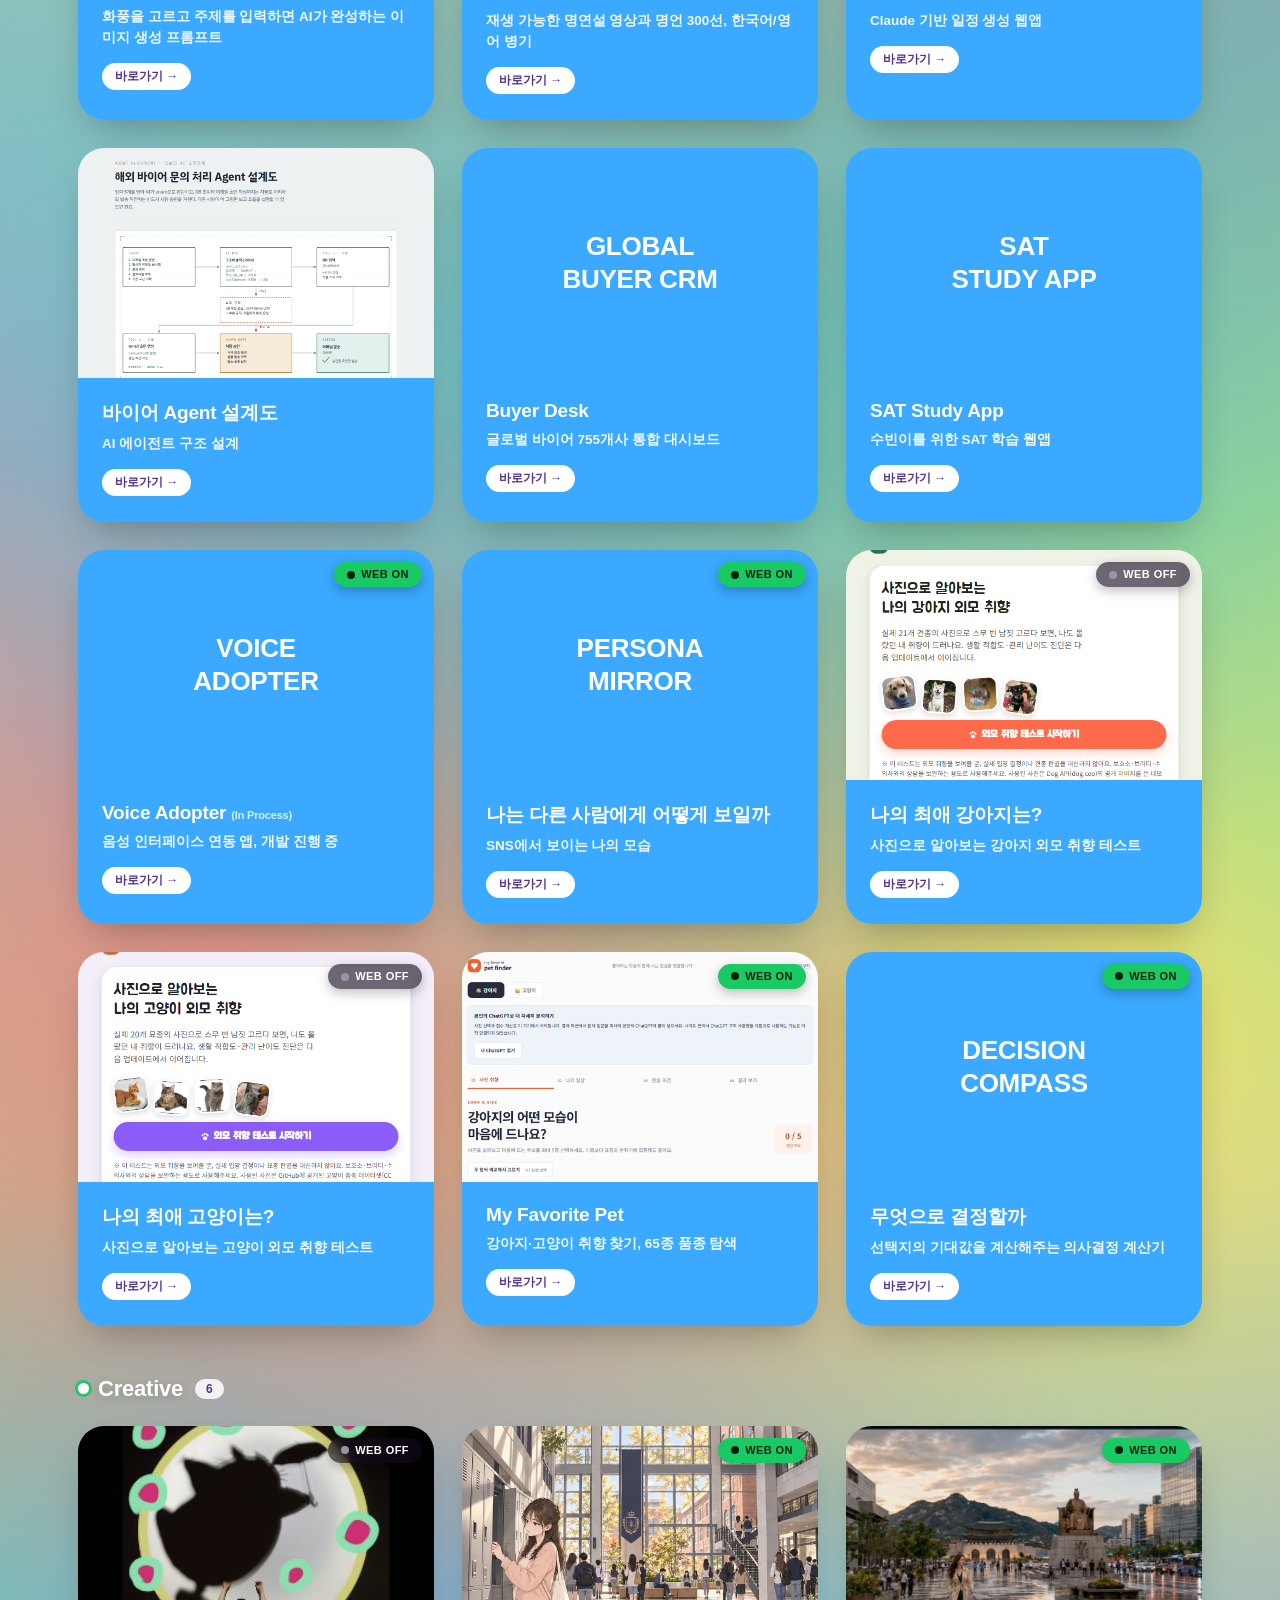
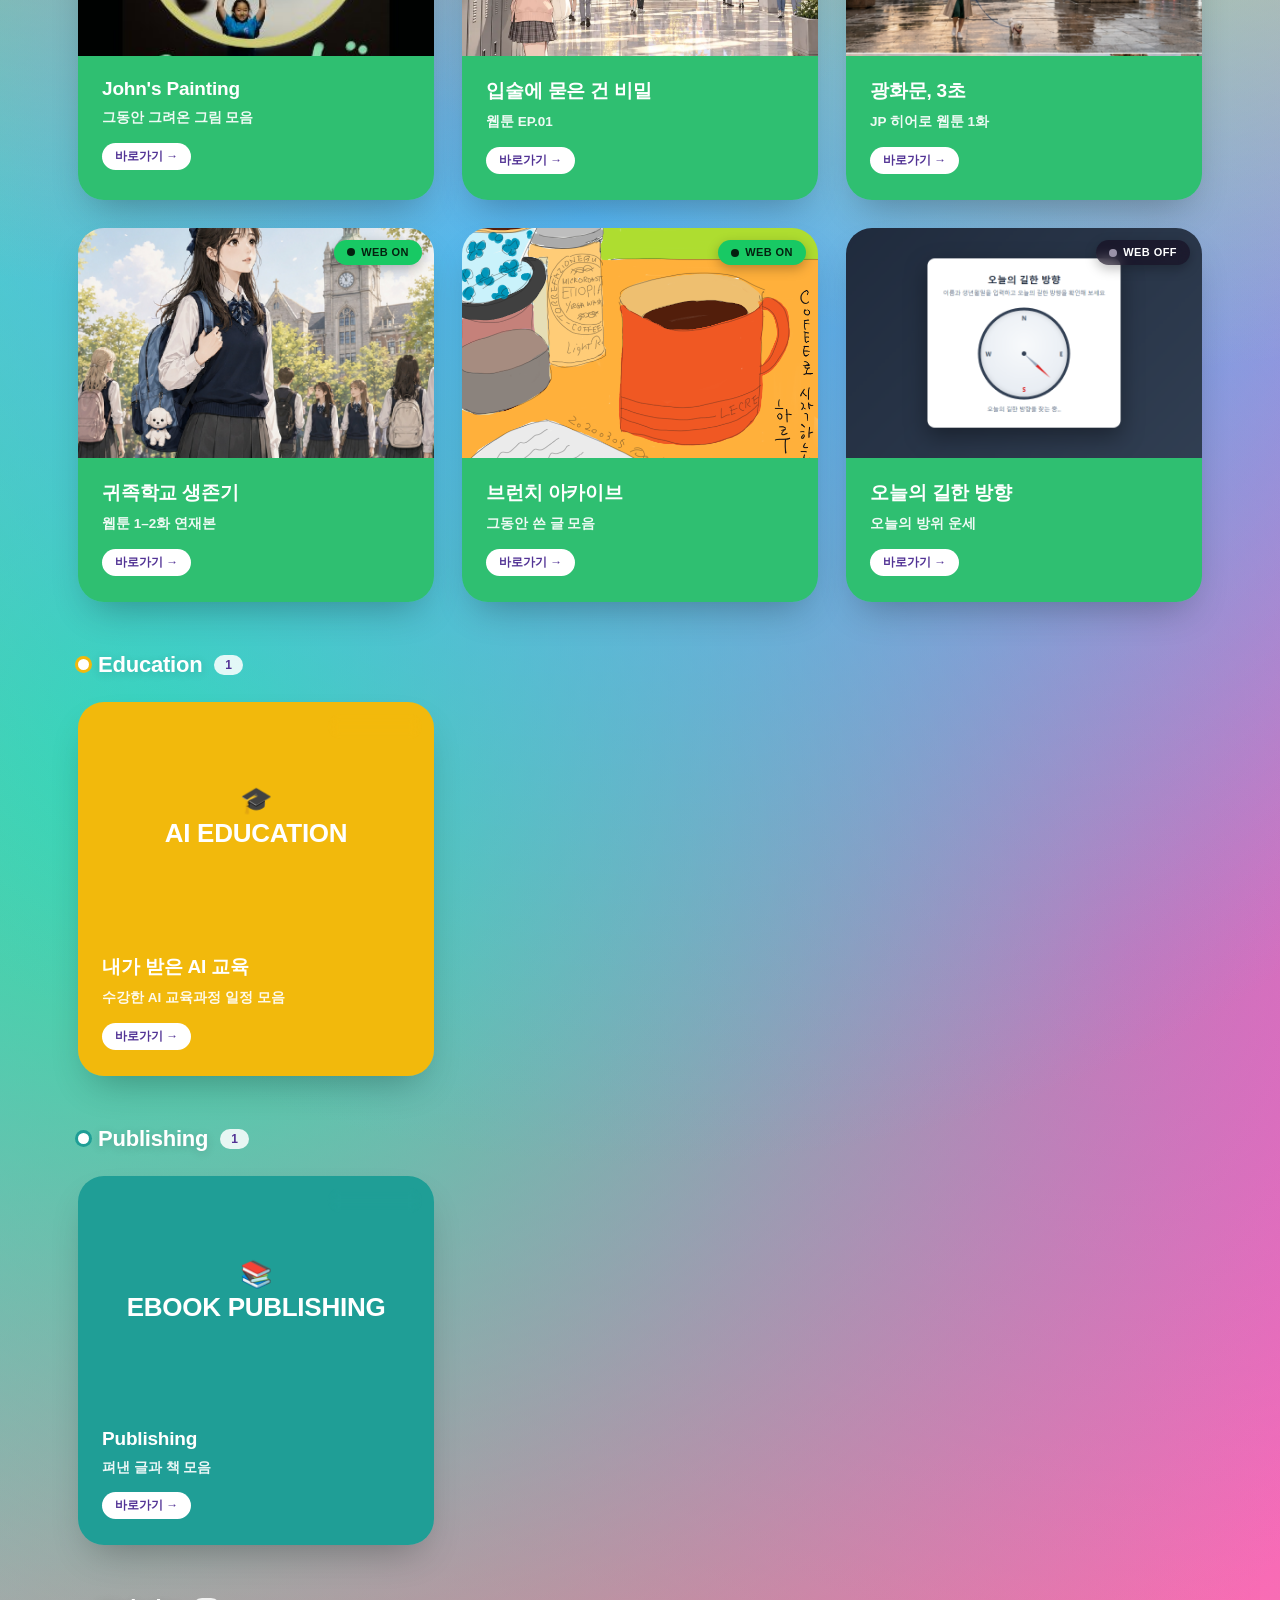
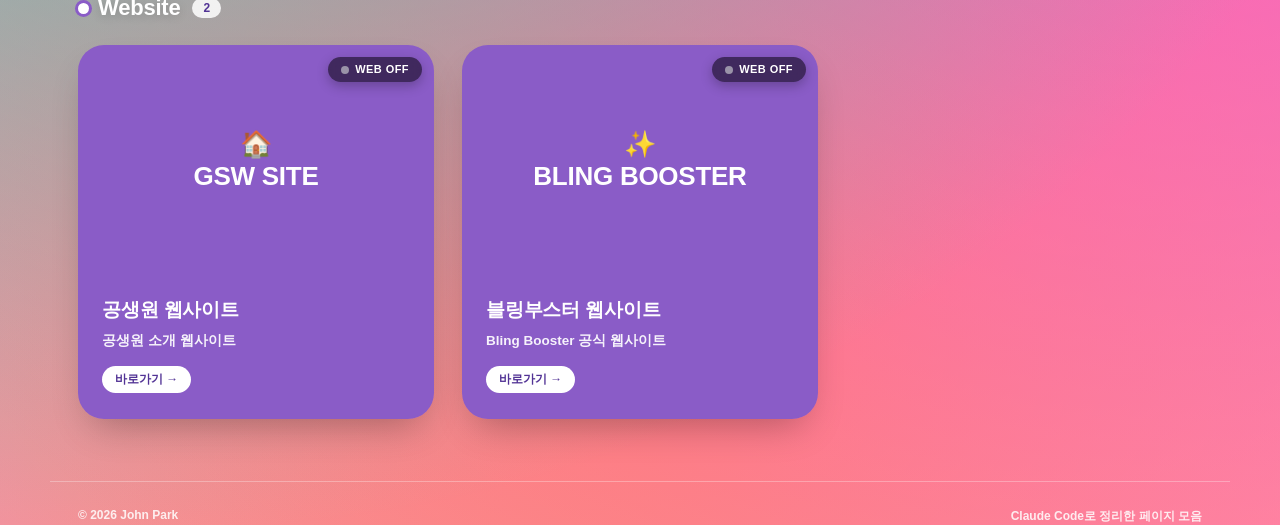
==== commit 3e847cad: "Add Website section with GSW site and Bling Booster cards Co-Authored-By: Claude Sonnet 5.5 <noreply" ====
--- a/index.html
+++ b/index.html
@@ -16,6 +16,7 @@
     --creative:#2fbf71;
     --edu:#f2b90c;
     --pub:#1f9e96;
+    --site:#8a5cc7;
   }
   *{box-sizing:border-box;}
   html,body{
@@ -148,6 +149,7 @@
         <a href="#creative">Creative</a>
         <a href="#education">Education</a>
         <a href="#publishing">Publishing</a>
+        <a href="#website">Website</a>
         <a class="filled" href="mailto:info@blingbooster.com">Say Hi ✦</a>
       </div>
     </div>
@@ -420,6 +422,35 @@
     </div>
   </section>
 
+  <!-- ===================== Website ===================== -->
+  <section class="group" id="website">
+    <div class="group-head">
+      <h2><span class="dot" style="--c:var(--site)"></span>Website</h2>
+      <span class="count">2</span>
+    </div>
+    <div class="grid">
+
+      <a class="card" href="https://dec16pjh.github.io/GSWsite/" target="_blank" rel="noopener">
+        <div class="thumb brand" style="background:var(--site)">🏠<br>GSW SITE</div>
+        <div class="body" style="--c:var(--site)">
+          <h3>공생원 웹사이트</h3>
+          <p>공생원 소개 웹사이트</p>
+          <span class="go">바로가기 →</span>
+        </div>
+      </a>
+
+      <a class="card" href="https://www.blingbooster.co.kr" target="_blank" rel="noopener">
+        <div class="thumb brand" style="background:var(--site)">✨<br>BLING BOOSTER</div>
+        <div class="body" style="--c:var(--site)">
+          <h3>블링부스터 웹사이트</h3>
+          <p>Bling Booster 공식 웹사이트</p>
+          <span class="go">바로가기 →</span>
+        </div>
+      </a>
+
+    </div>
+  </section>
+
   <footer>
     <span>© 2026 John Park</span>
     <span>Claude Code로 정리한 페이지 모음</span>
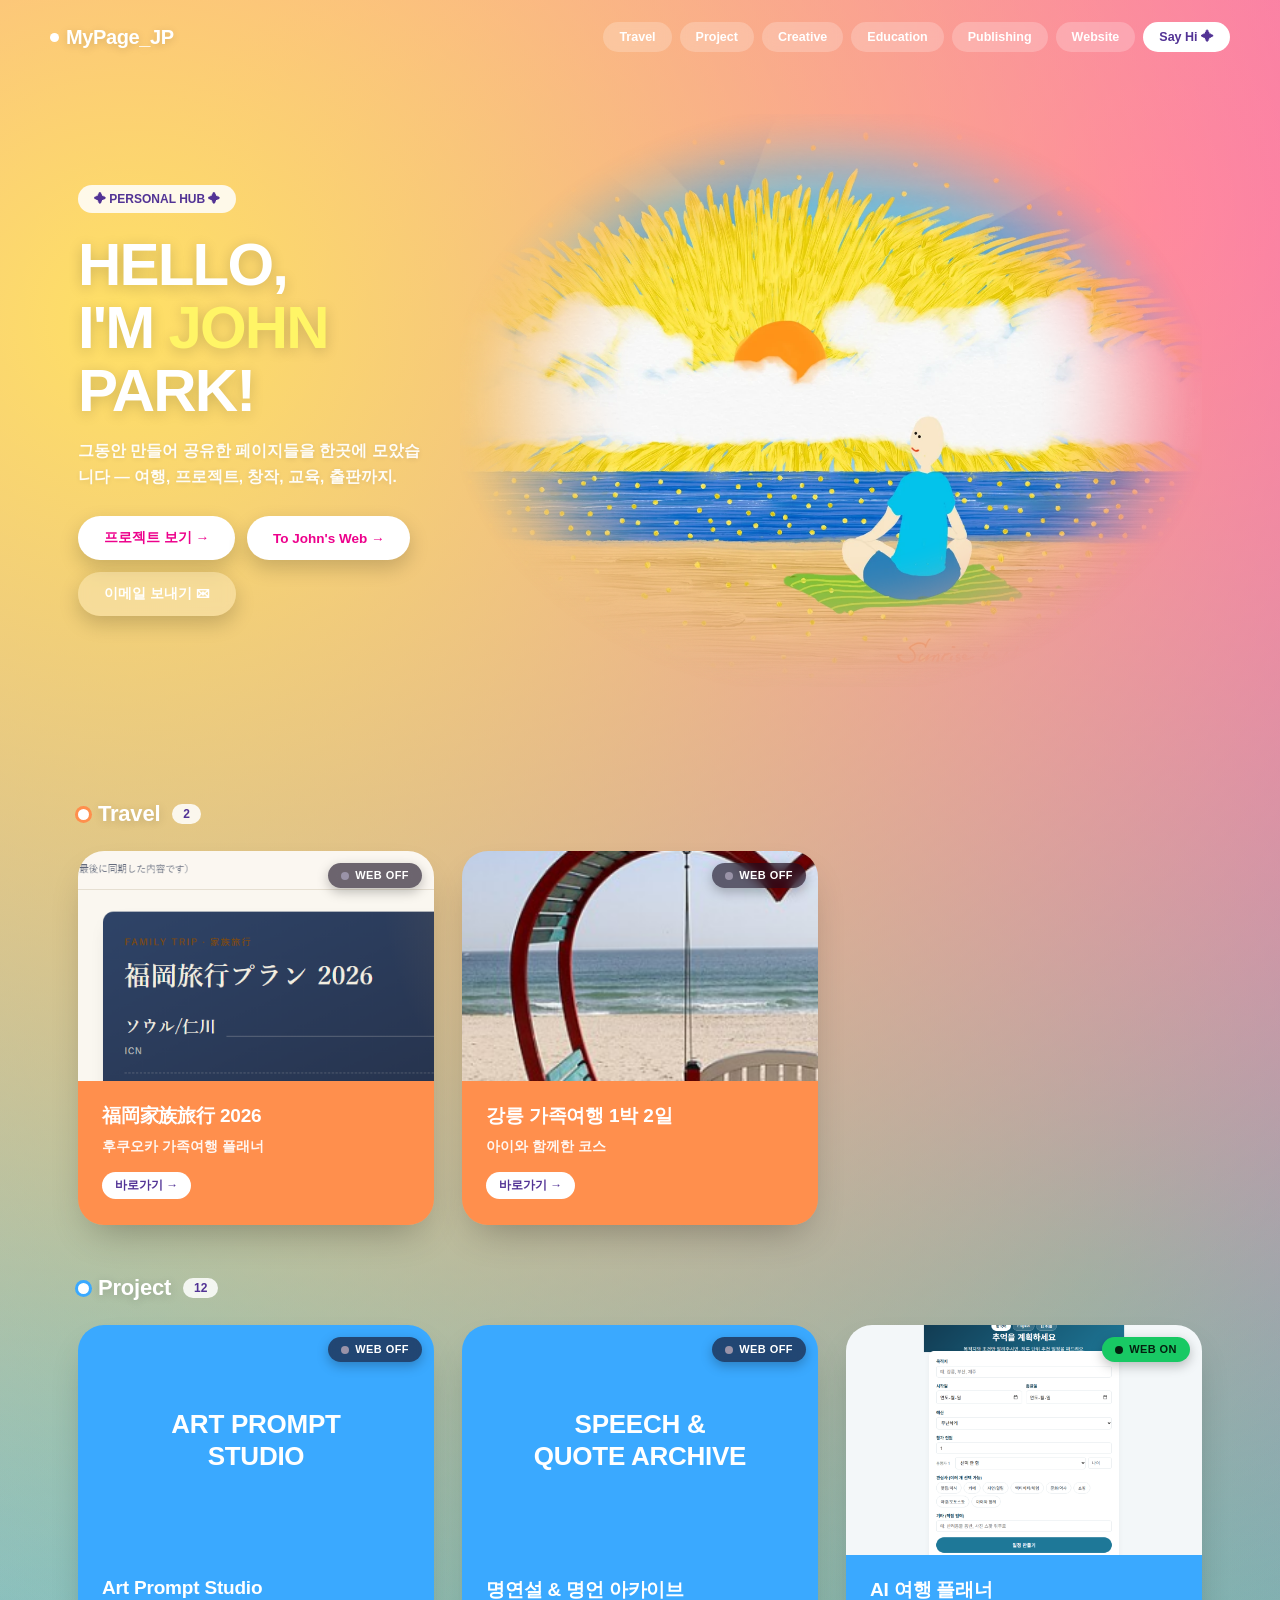
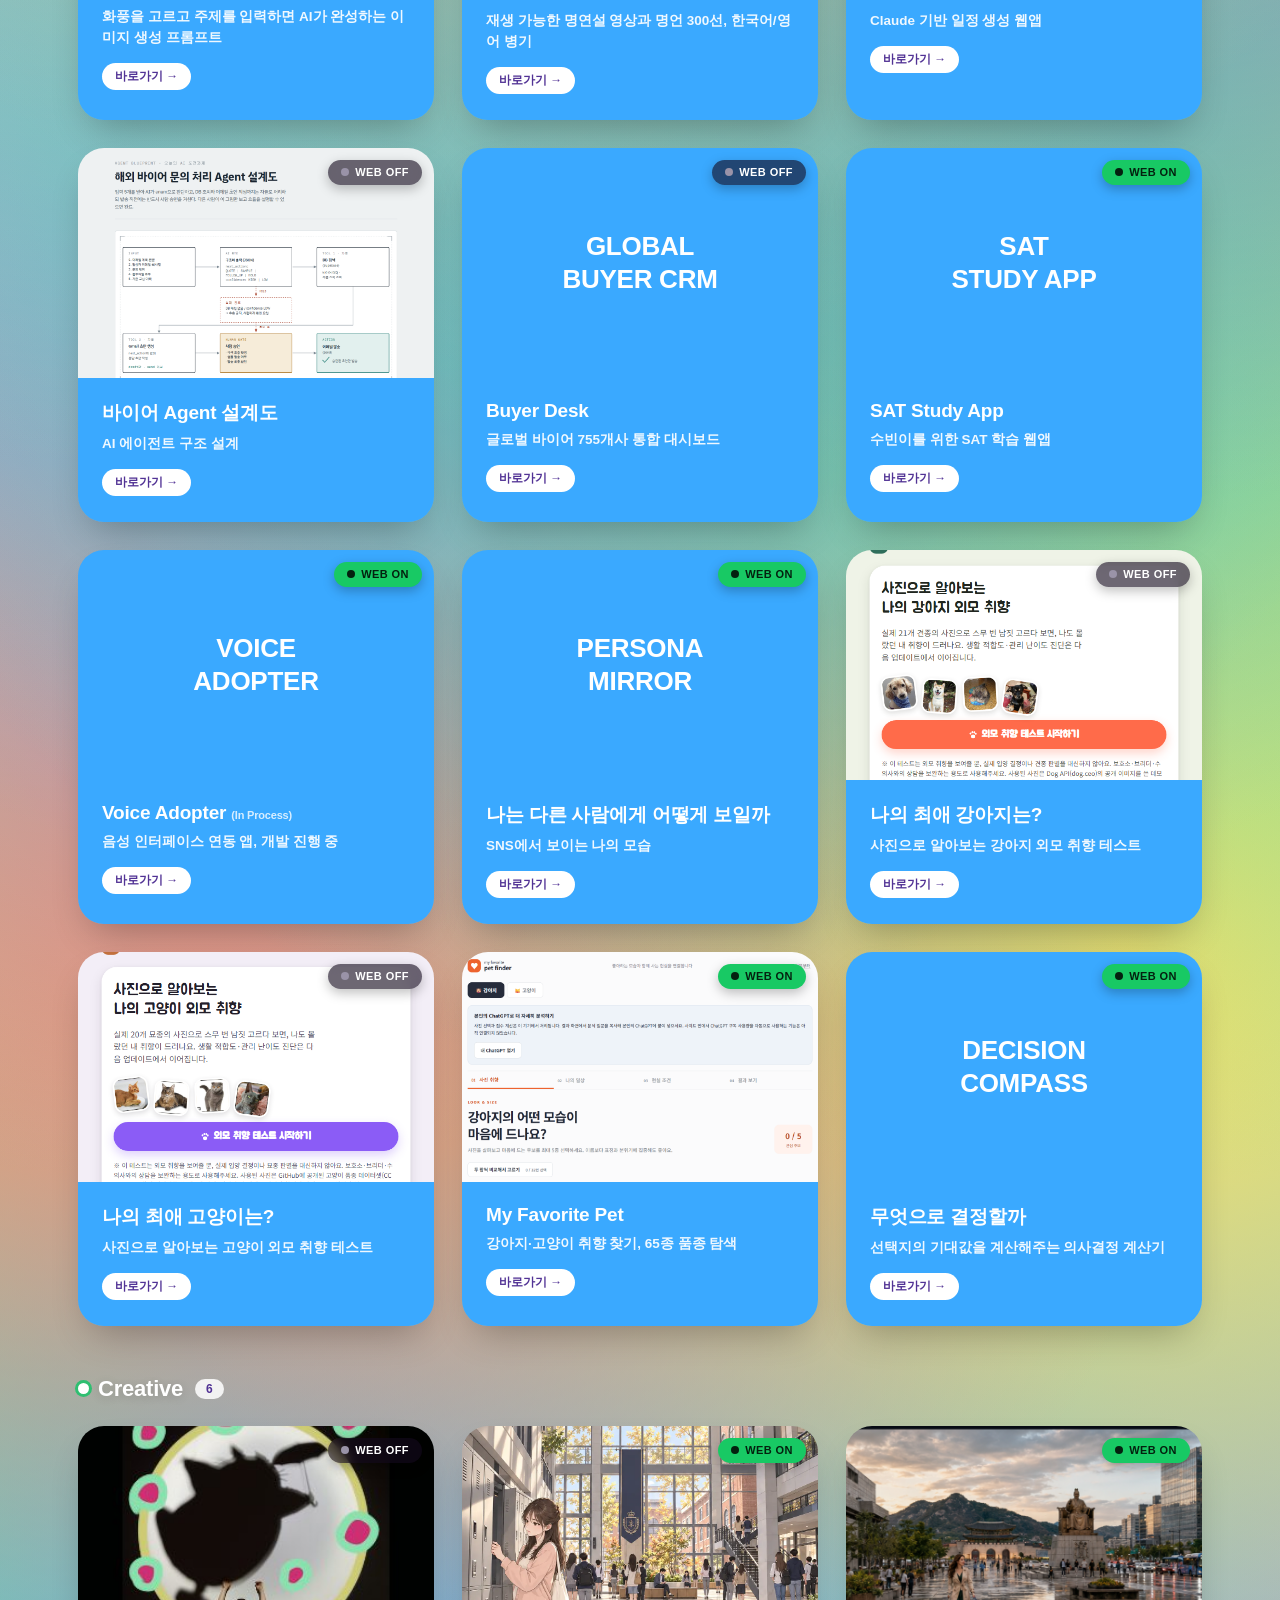
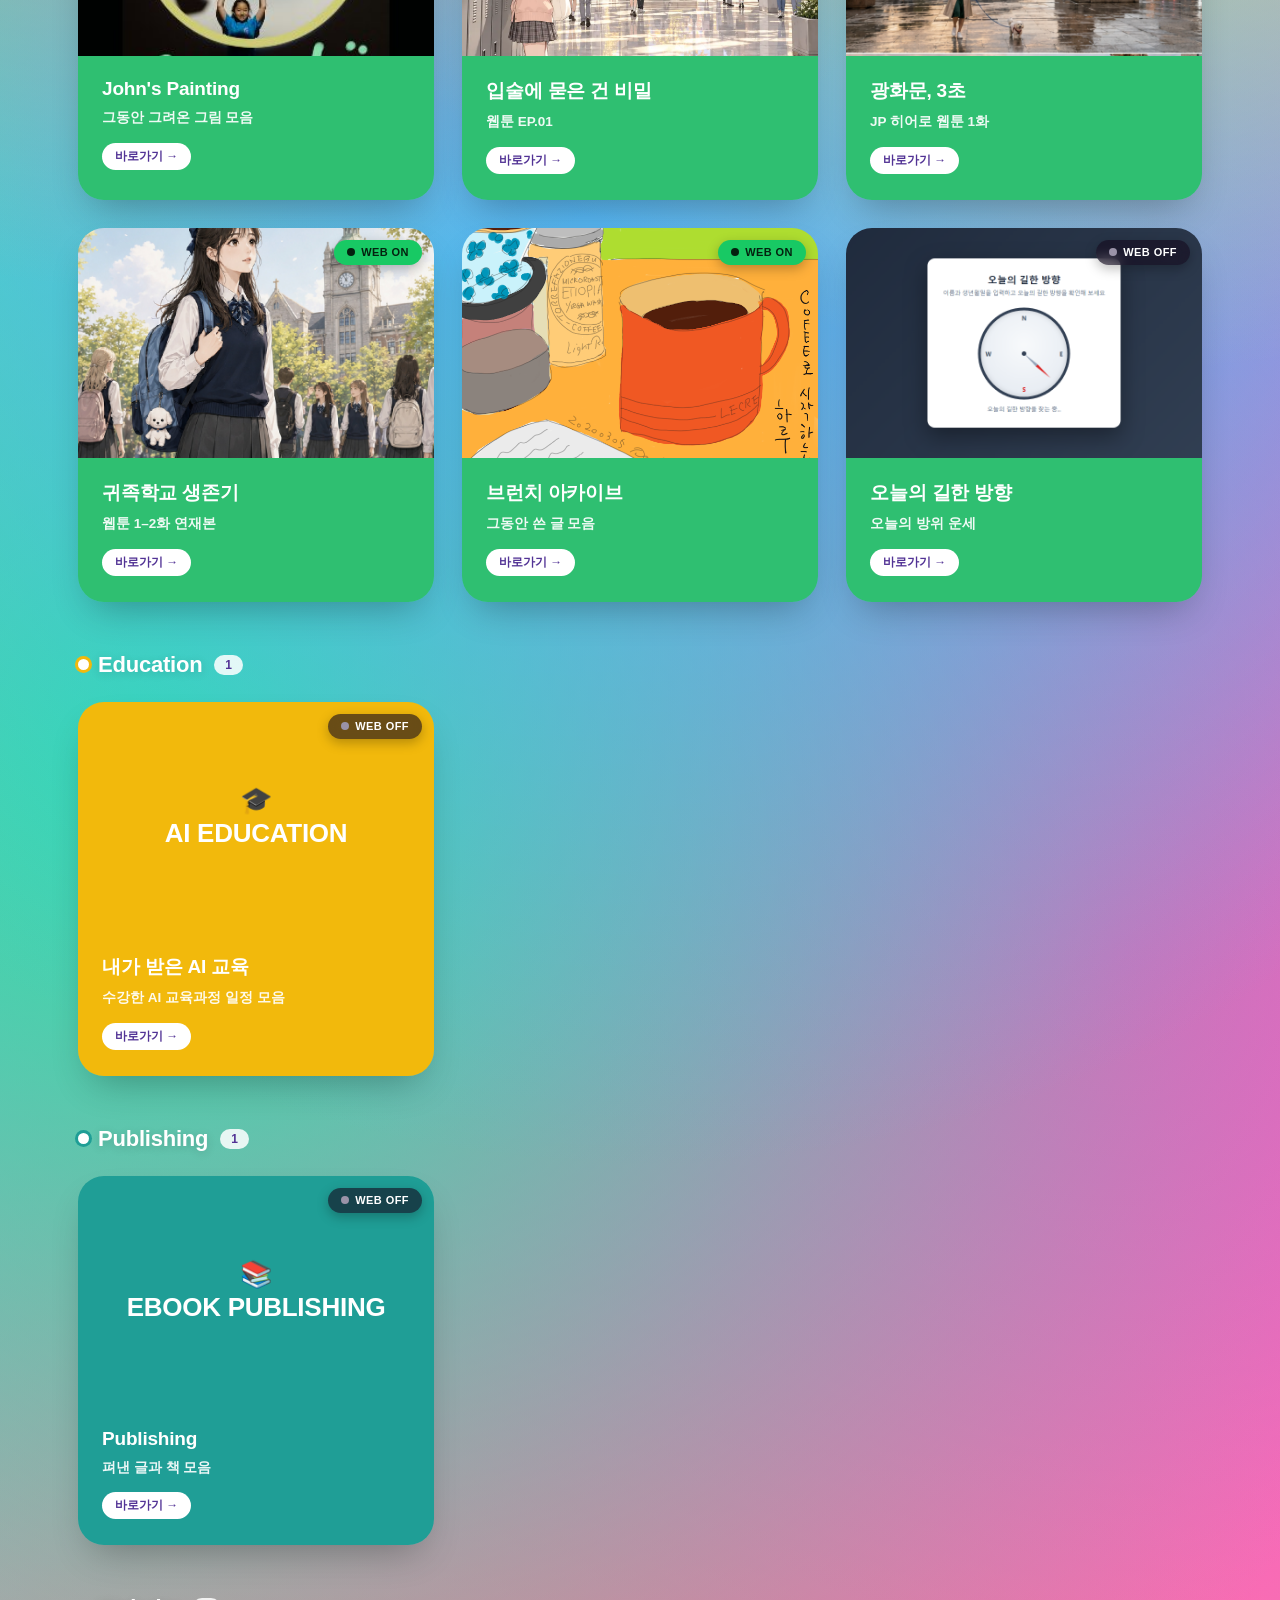
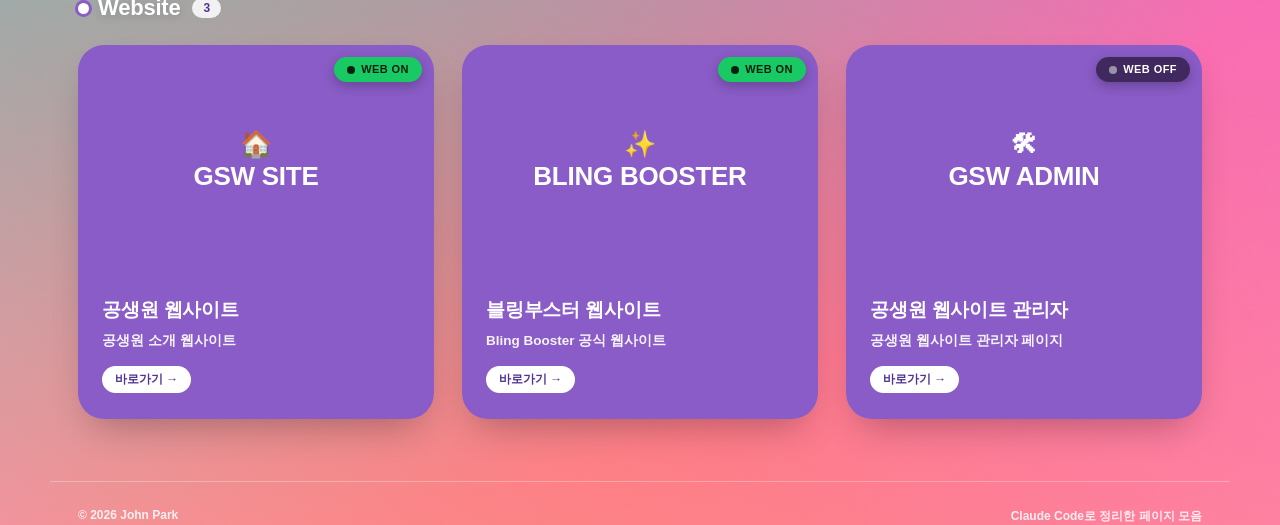
==== commit 9f13d5f4: "Add GSW admin card to Website section Co-Authored-By: Claude Sonnet 5.5 <noreply@anthropic.com> Clau" ====
--- a/index.html
+++ b/index.html
@@ -426,7 +426,7 @@
   <section class="group" id="website">
     <div class="group-head">
       <h2><span class="dot" style="--c:var(--site)"></span>Website</h2>
-      <span class="count">2</span>
+      <span class="count">3</span>
     </div>
     <div class="grid">
 
@@ -448,6 +448,15 @@
         </div>
       </a>
 
+      <a class="card" href="https://dec16pjh.github.io/GSWsite/admin.html" target="_blank" rel="noopener">
+        <div class="thumb brand" style="background:var(--site)">🛠<br>GSW ADMIN</div>
+        <div class="body" style="--c:var(--site)">
+          <h3>공생원 웹사이트 관리자</h3>
+          <p>공생원 웹사이트 관리자 페이지</p>
+          <span class="go">바로가기 →</span>
+        </div>
+      </a>
+
     </div>
   </section>
 
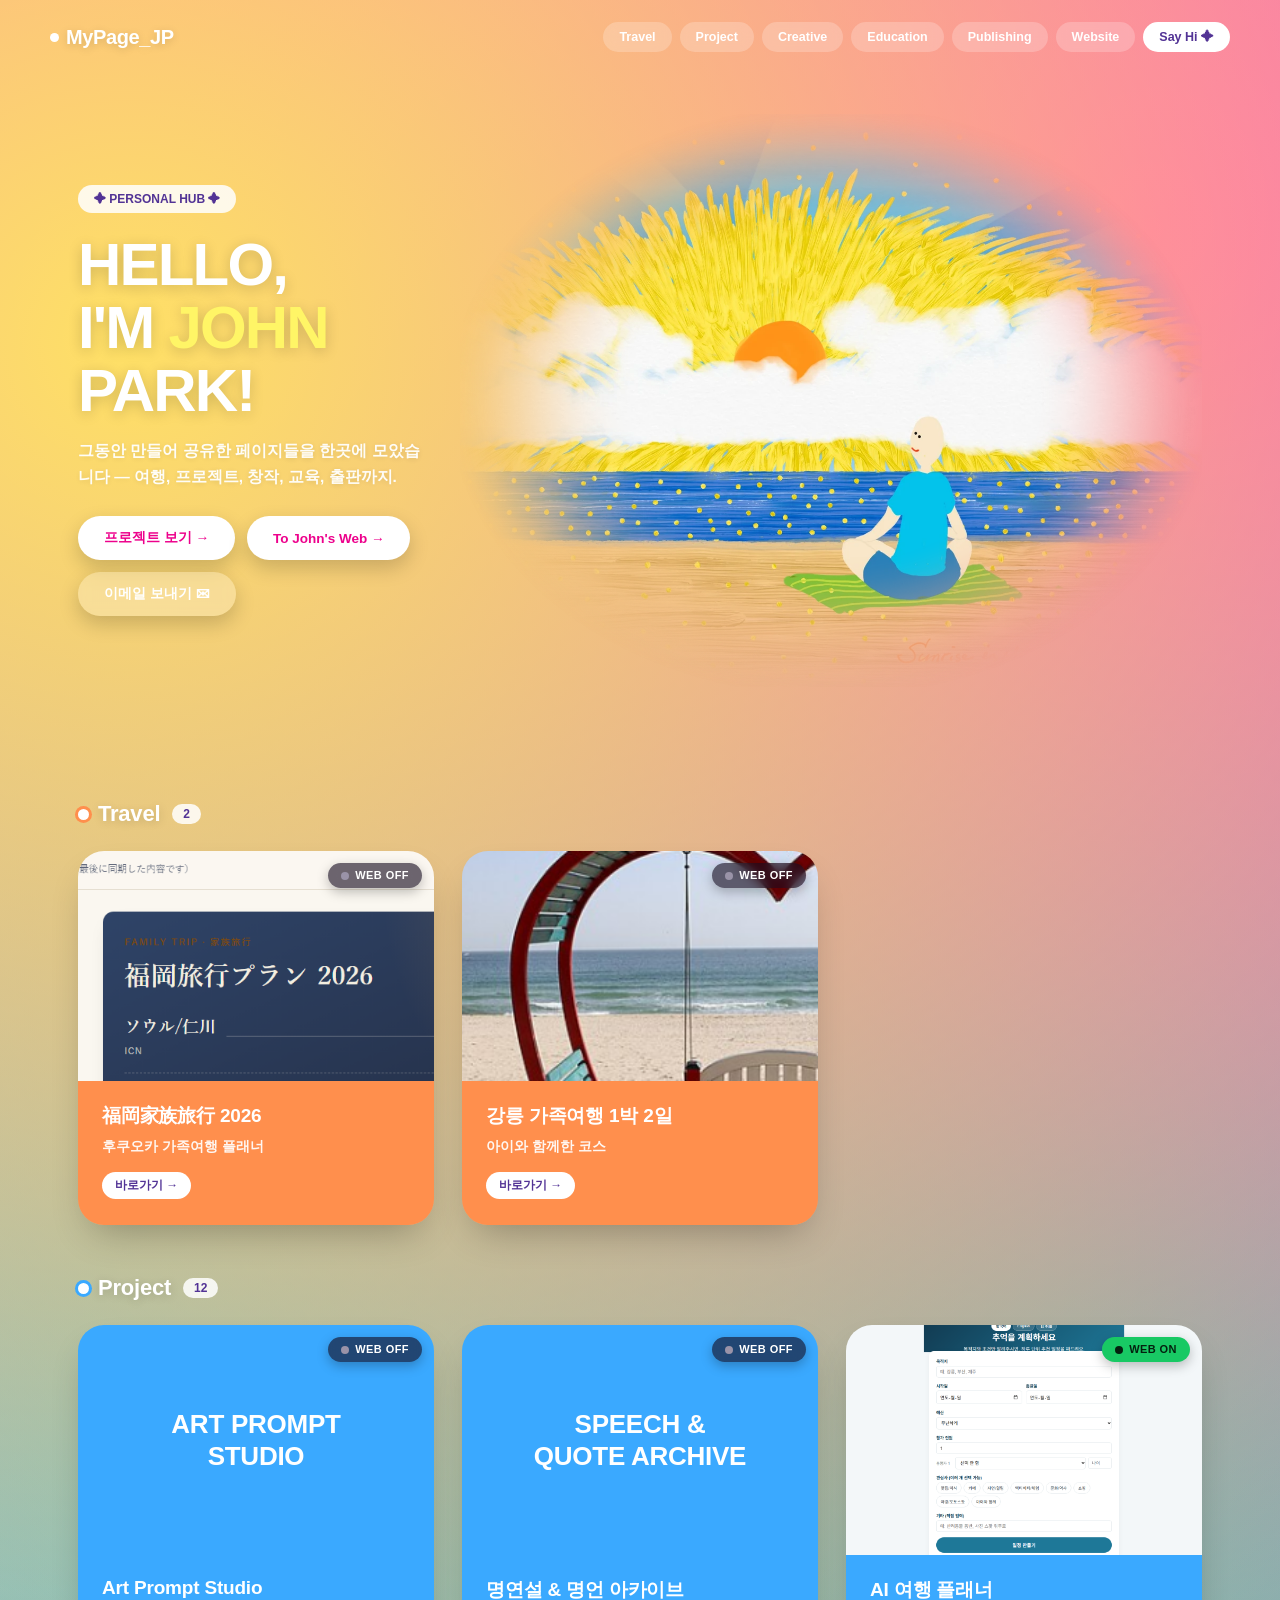
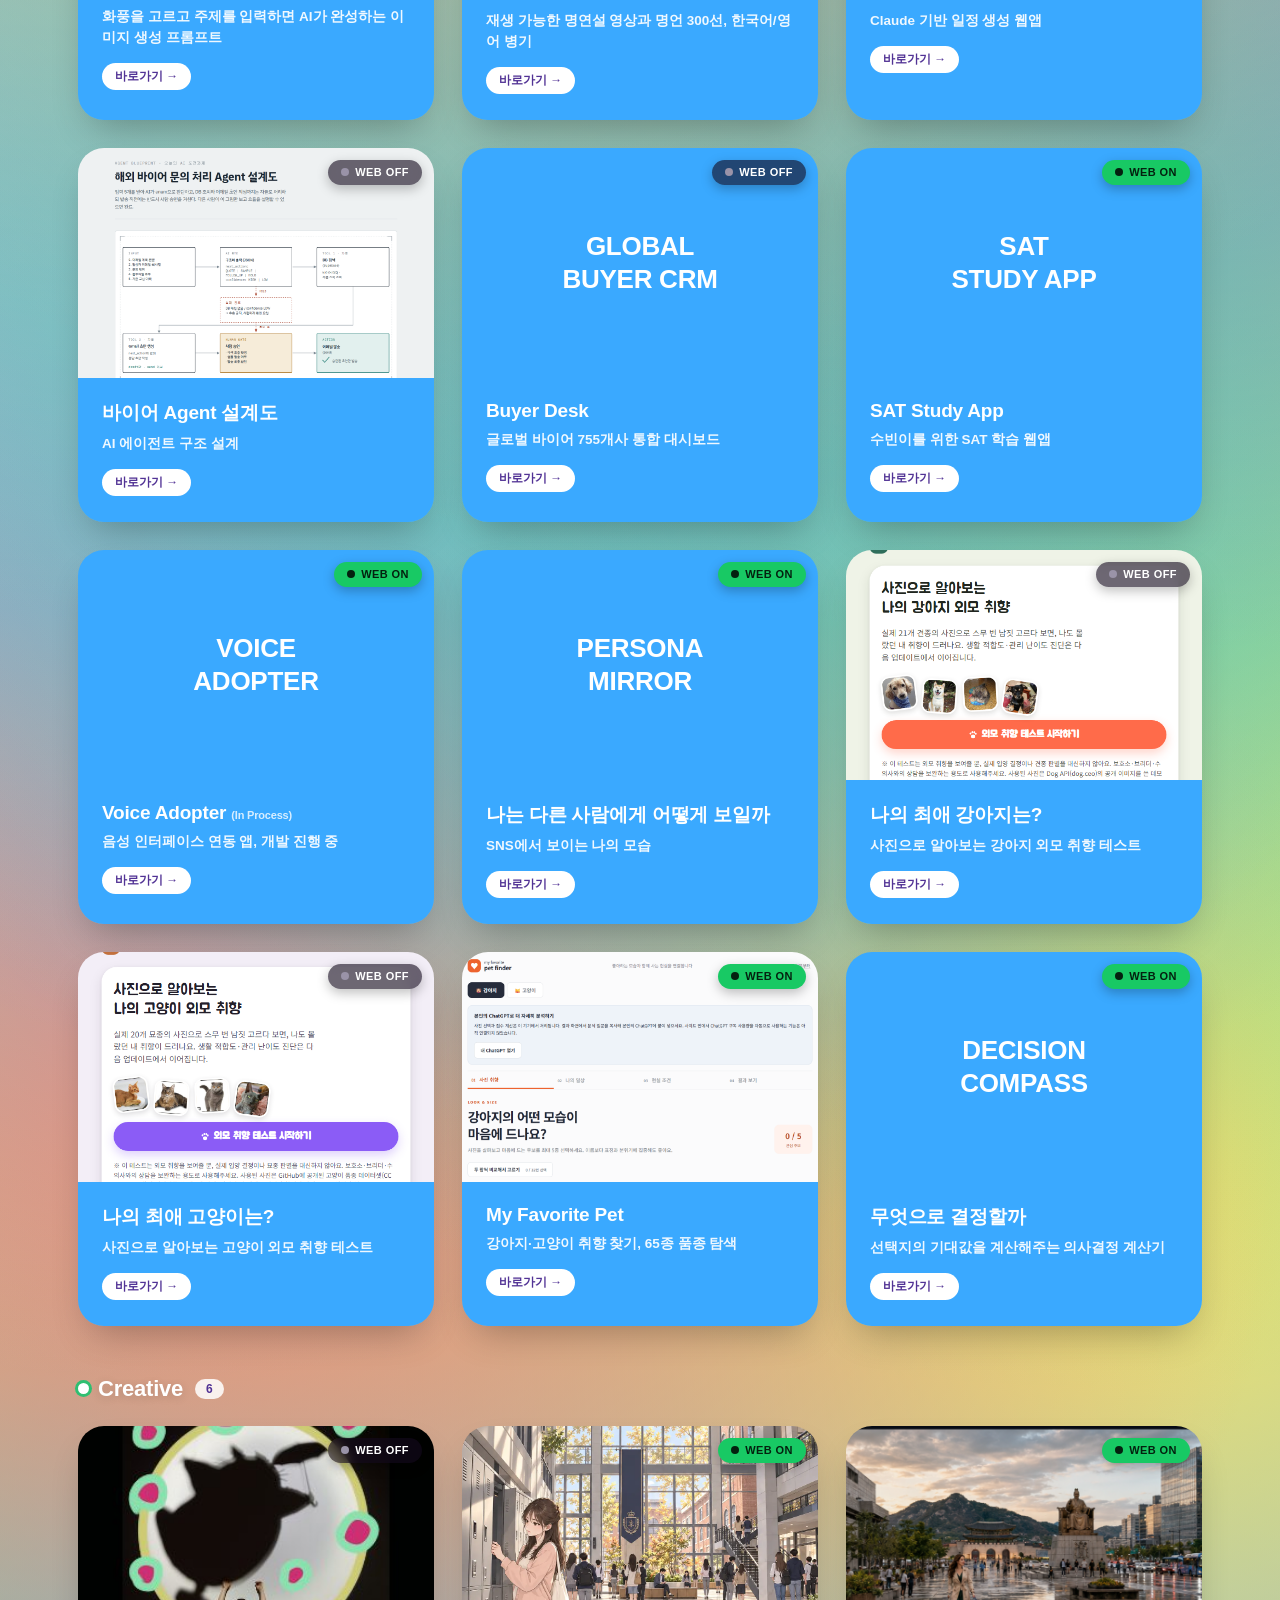
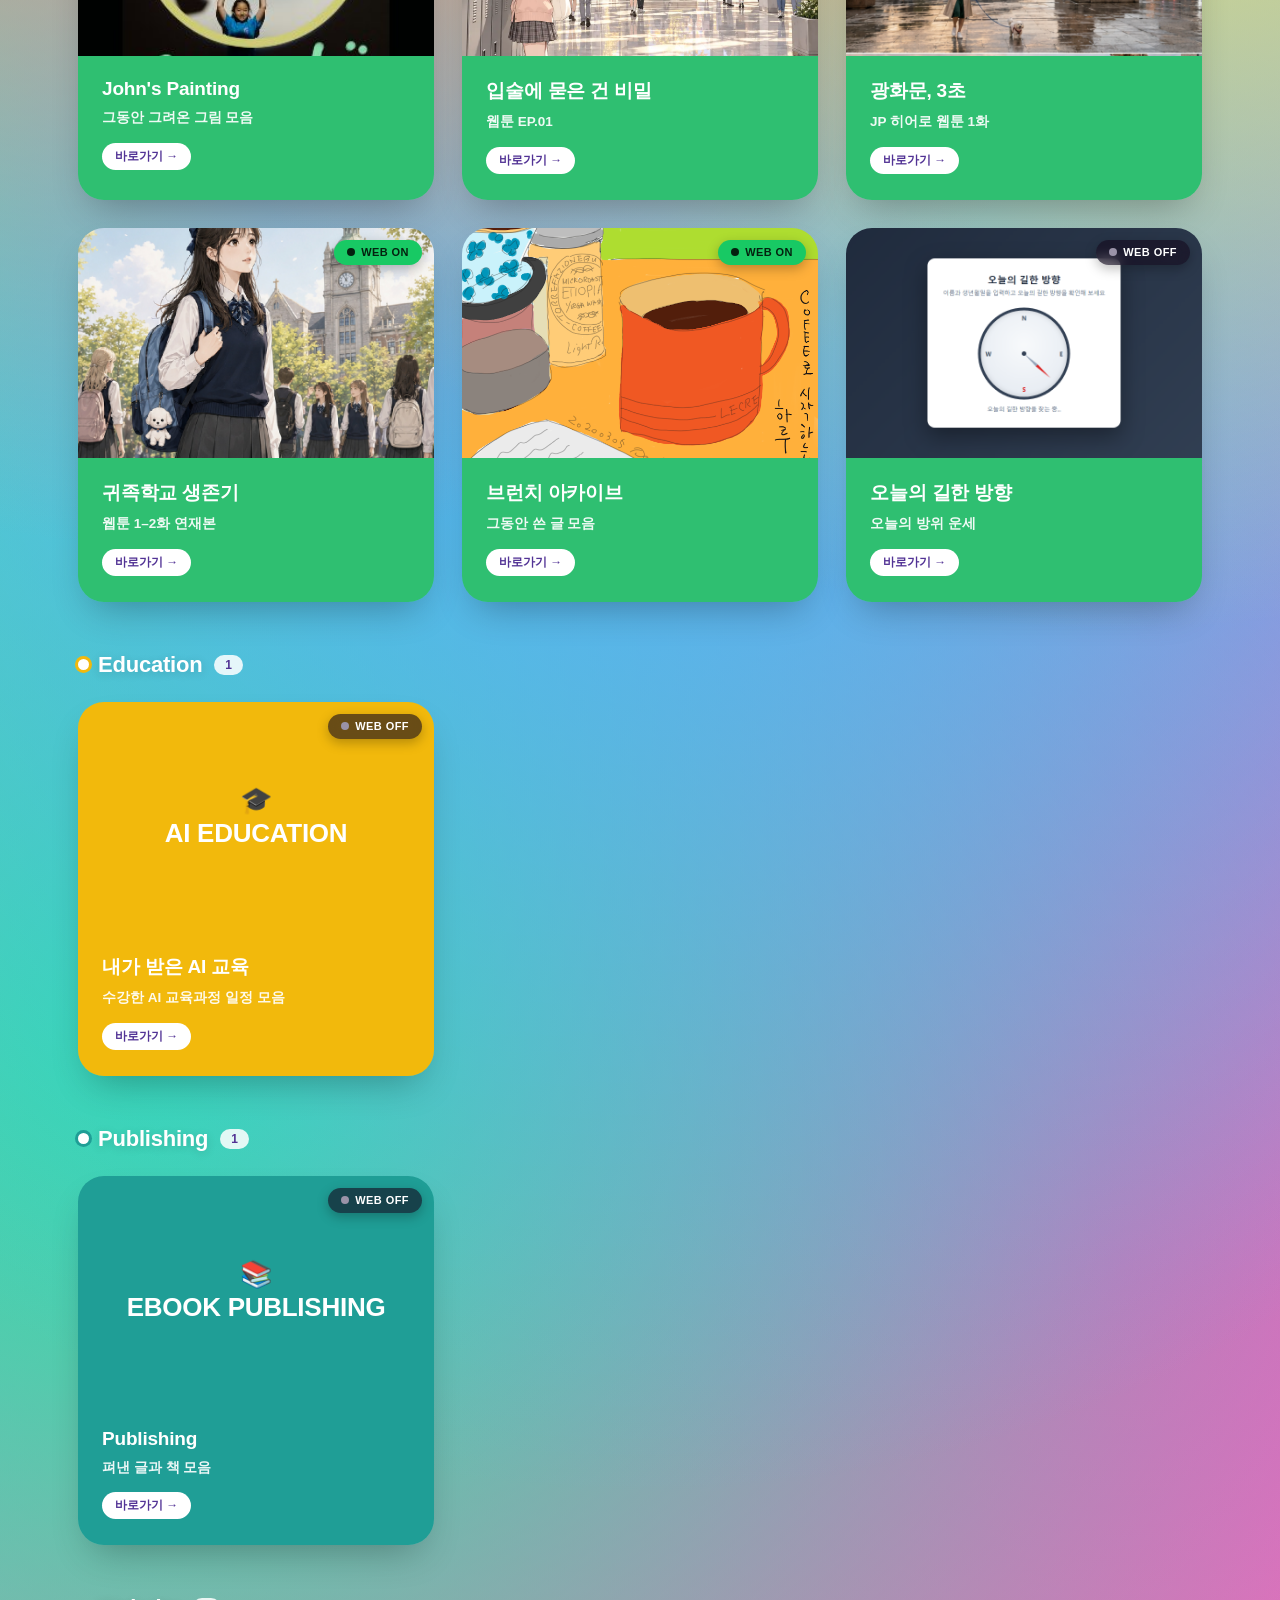
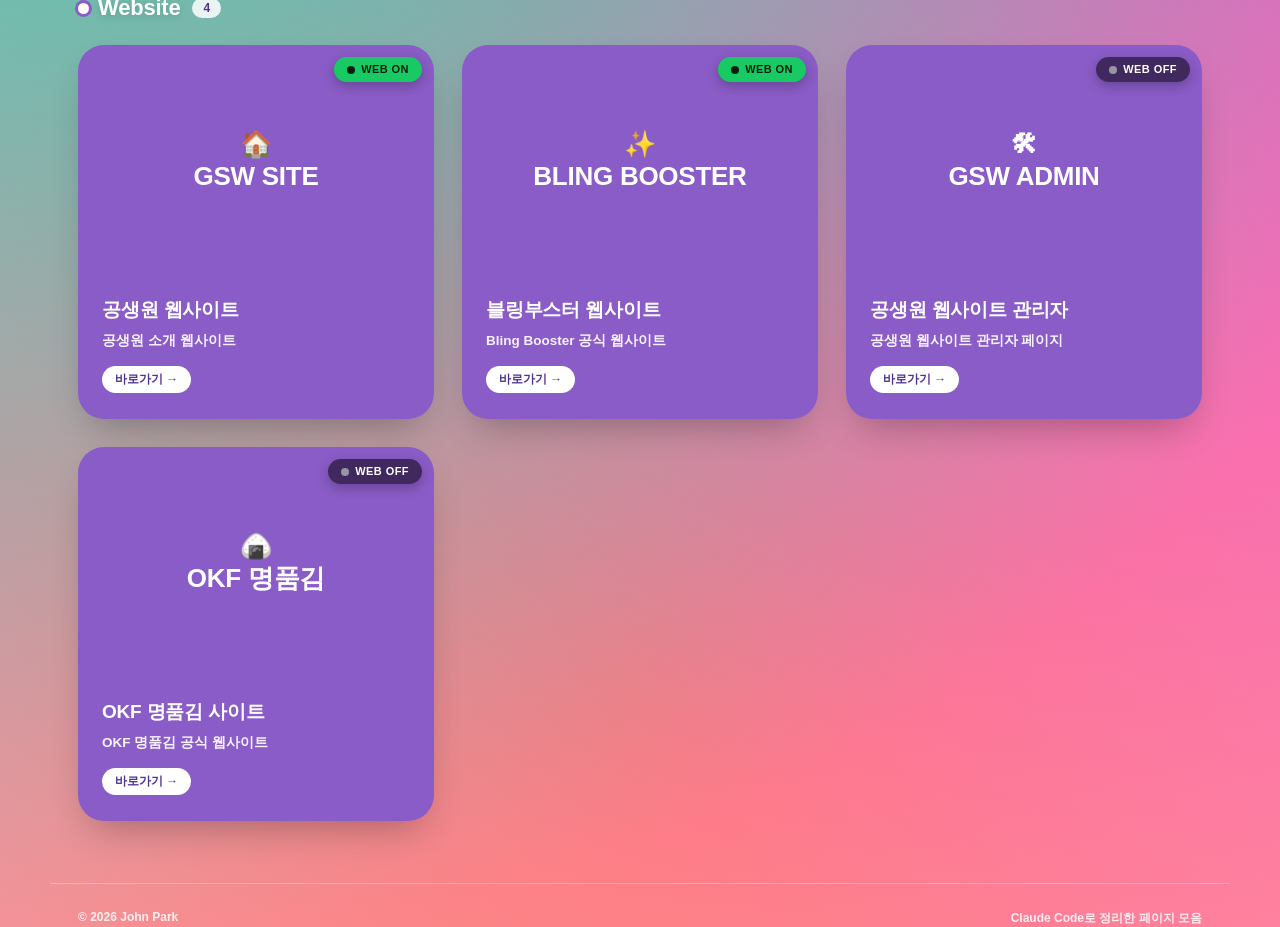
==== commit 28d0dc5b: "Add OKF site card to Website section Co-Authored-By: Claude Sonnet 5.5 <noreply@anthropic.com> Claud" ====
--- a/index.html
+++ b/index.html
@@ -426,7 +426,7 @@
   <section class="group" id="website">
     <div class="group-head">
       <h2><span class="dot" style="--c:var(--site)"></span>Website</h2>
-      <span class="count">3</span>
+      <span class="count">4</span>
     </div>
     <div class="grid">
 
@@ -457,6 +457,15 @@
         </div>
       </a>
 
+      <a class="card" href="https://www.okf-food.com" target="_blank" rel="noopener">
+        <div class="thumb brand" style="background:var(--site)">🍙<br>OKF 명품김</div>
+        <div class="body" style="--c:var(--site)">
+          <h3>OKF 명품김 사이트</h3>
+          <p>OKF 명품김 공식 웹사이트</p>
+          <span class="go">바로가기 →</span>
+        </div>
+      </a>
+
     </div>
   </section>
 
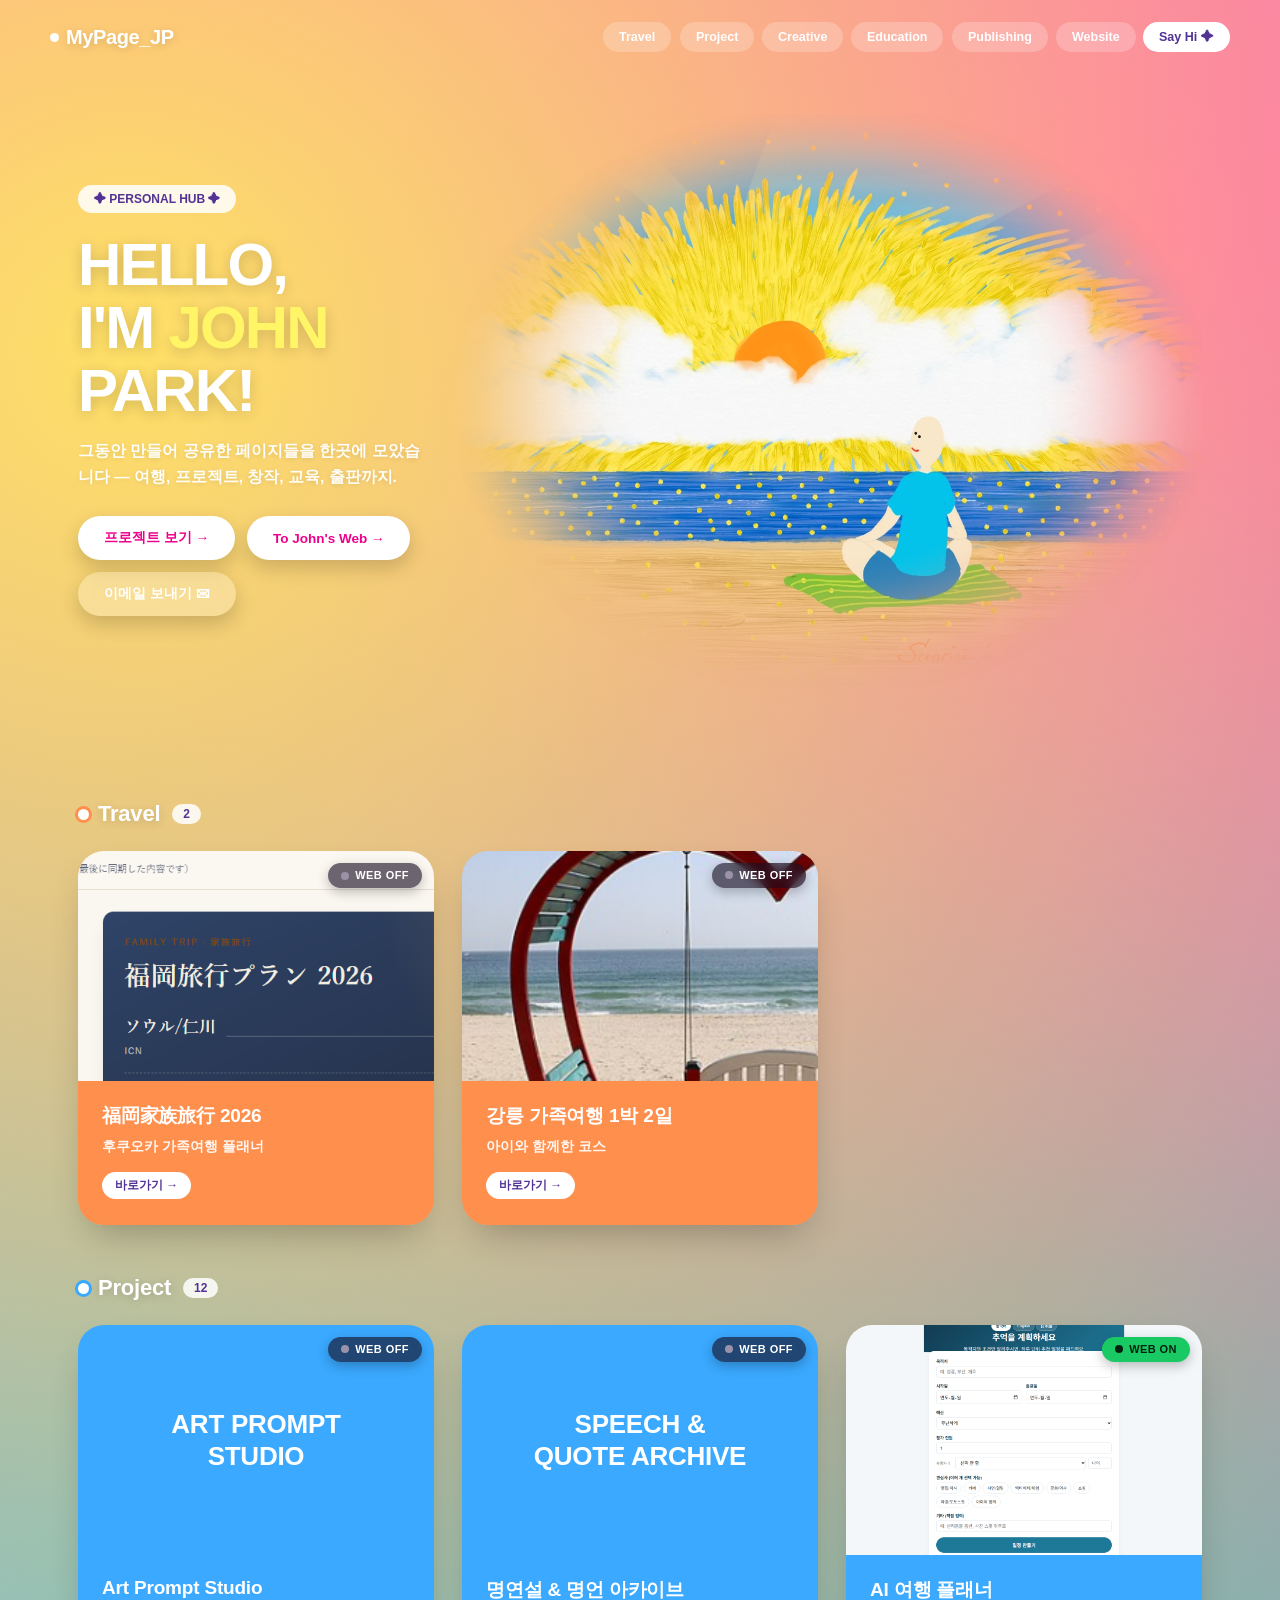
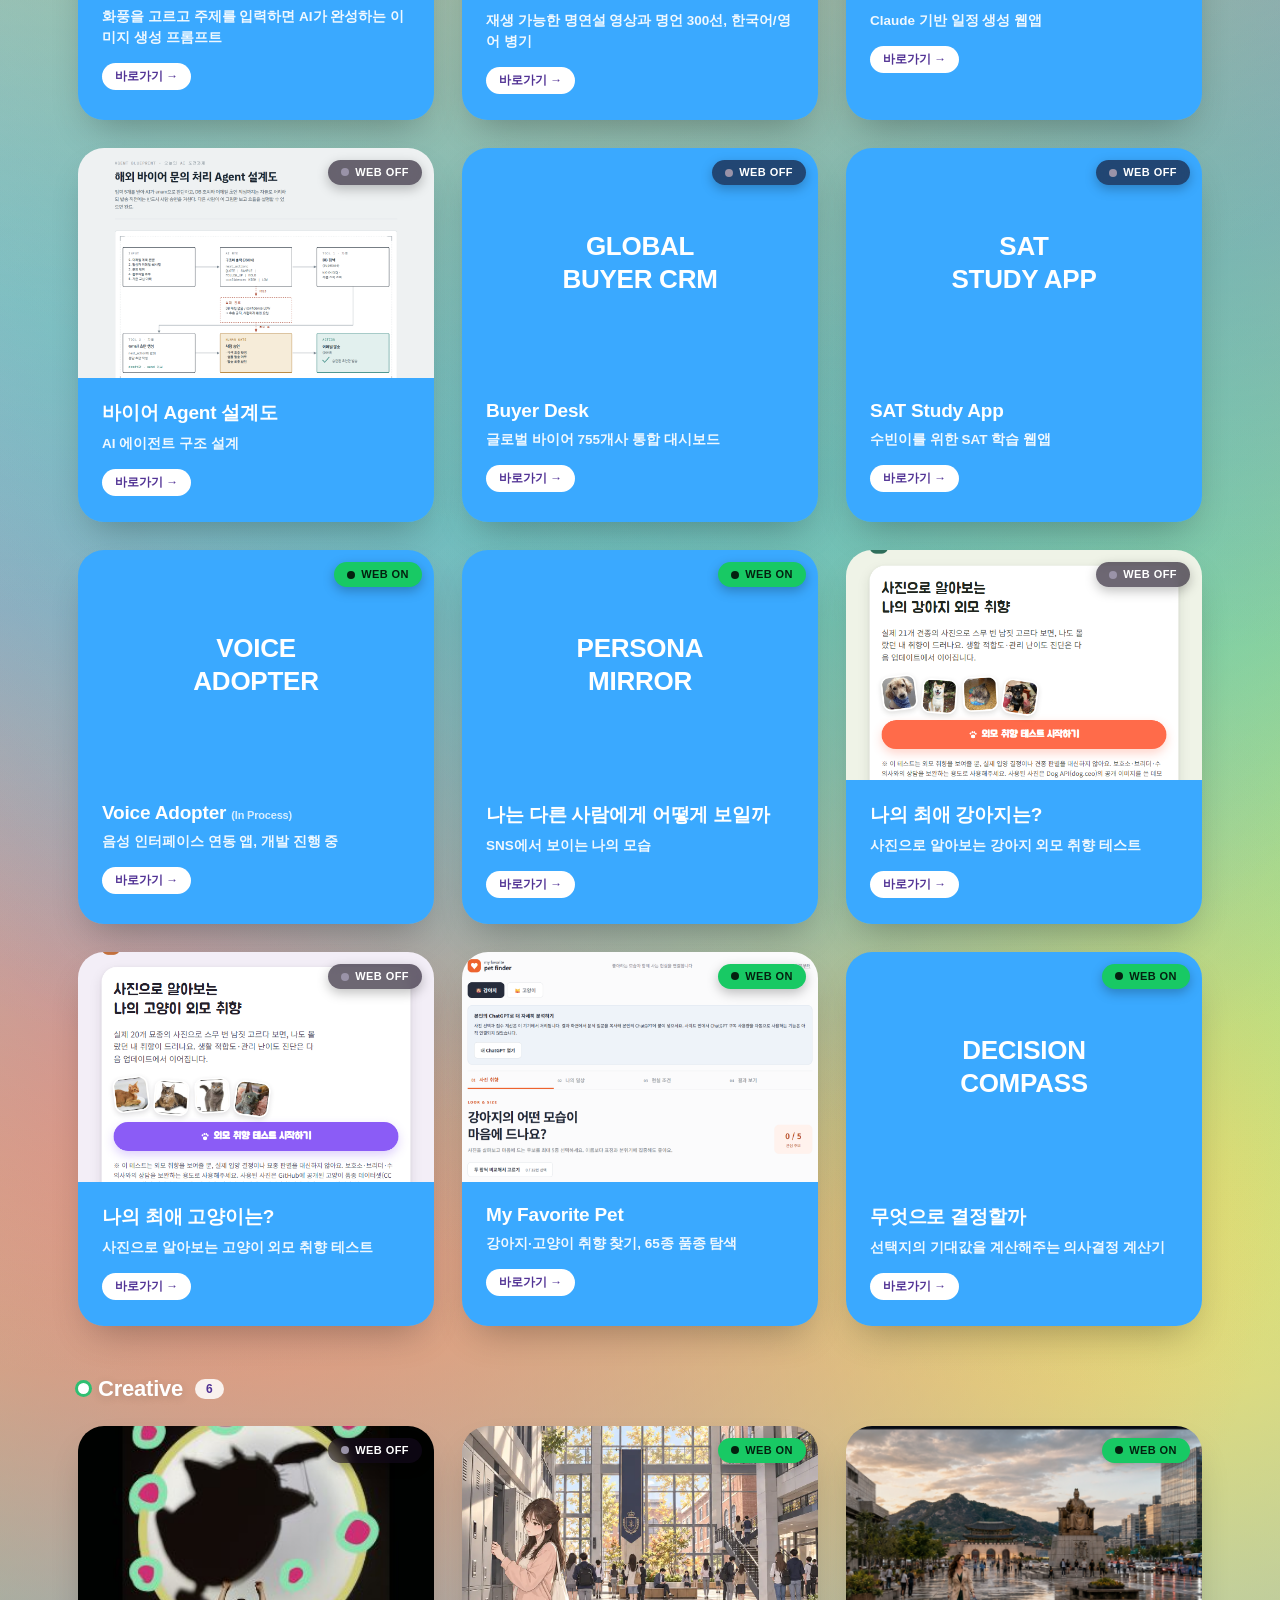
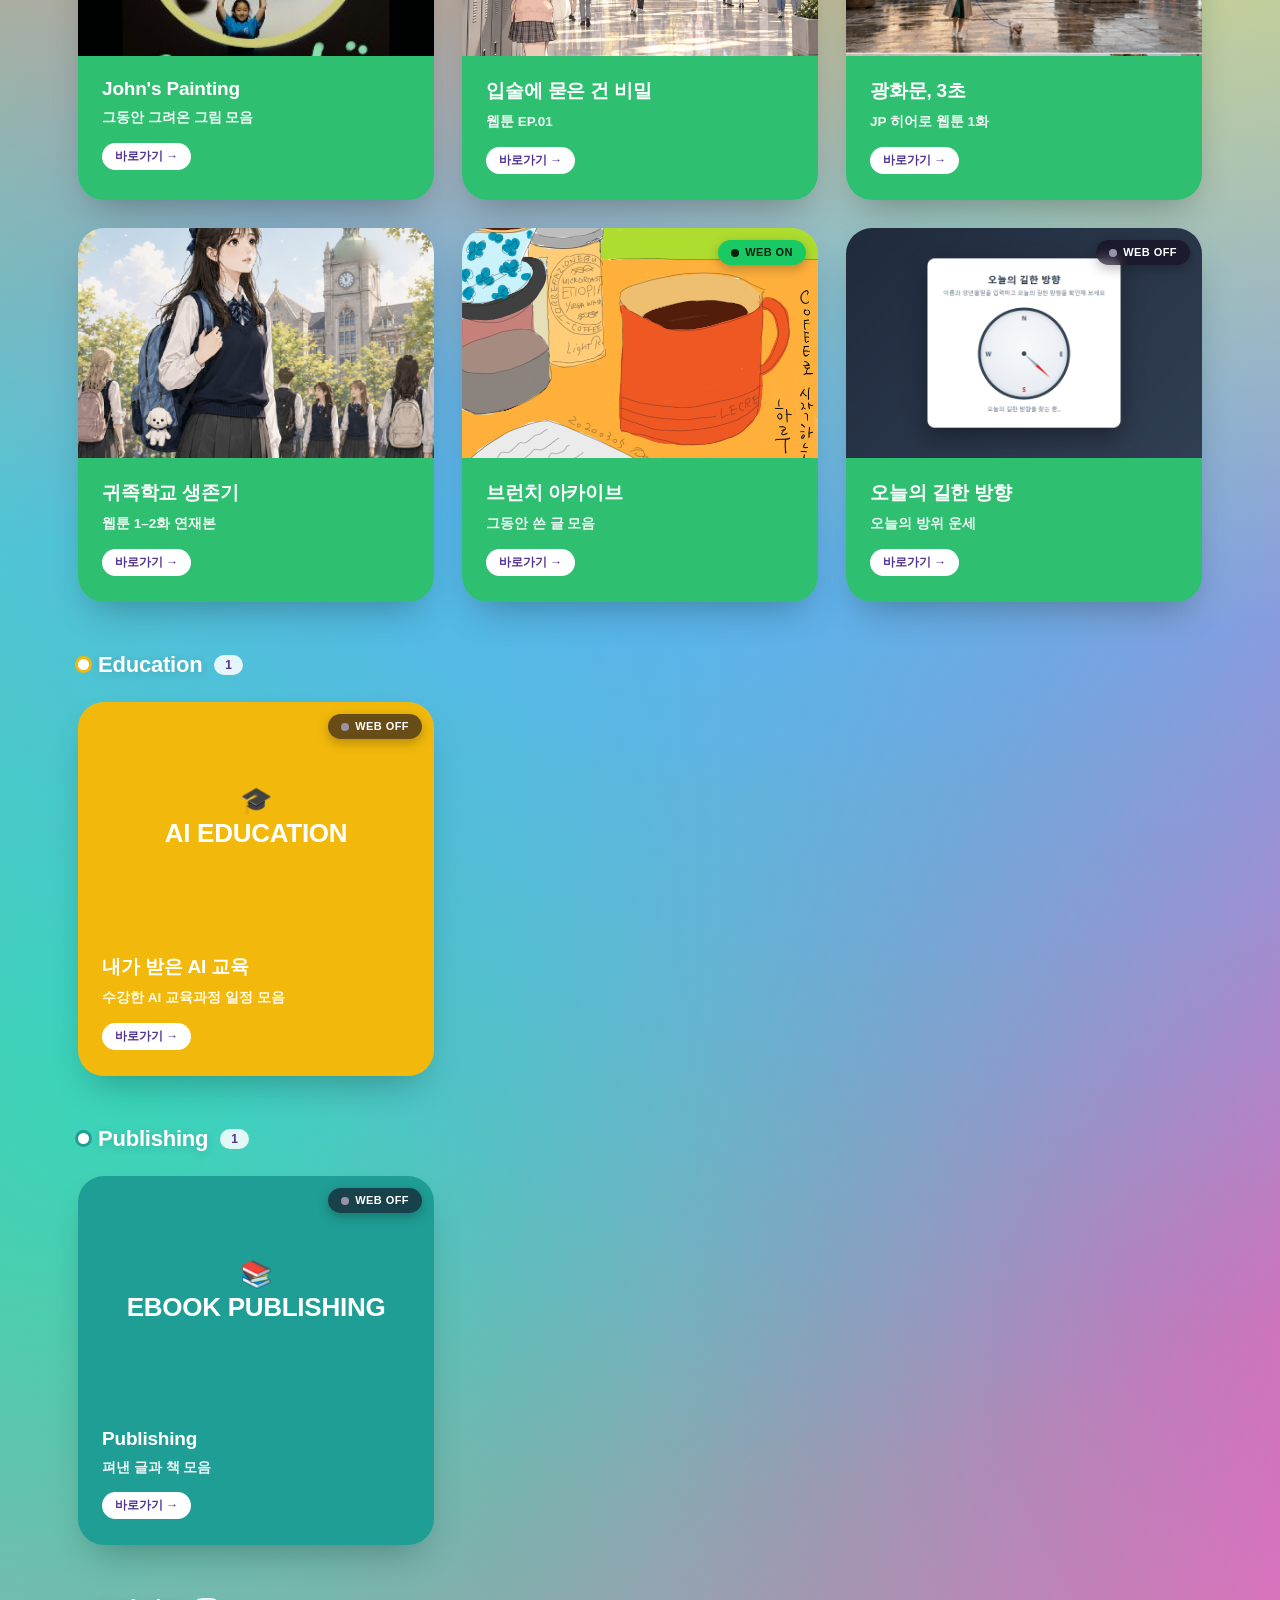
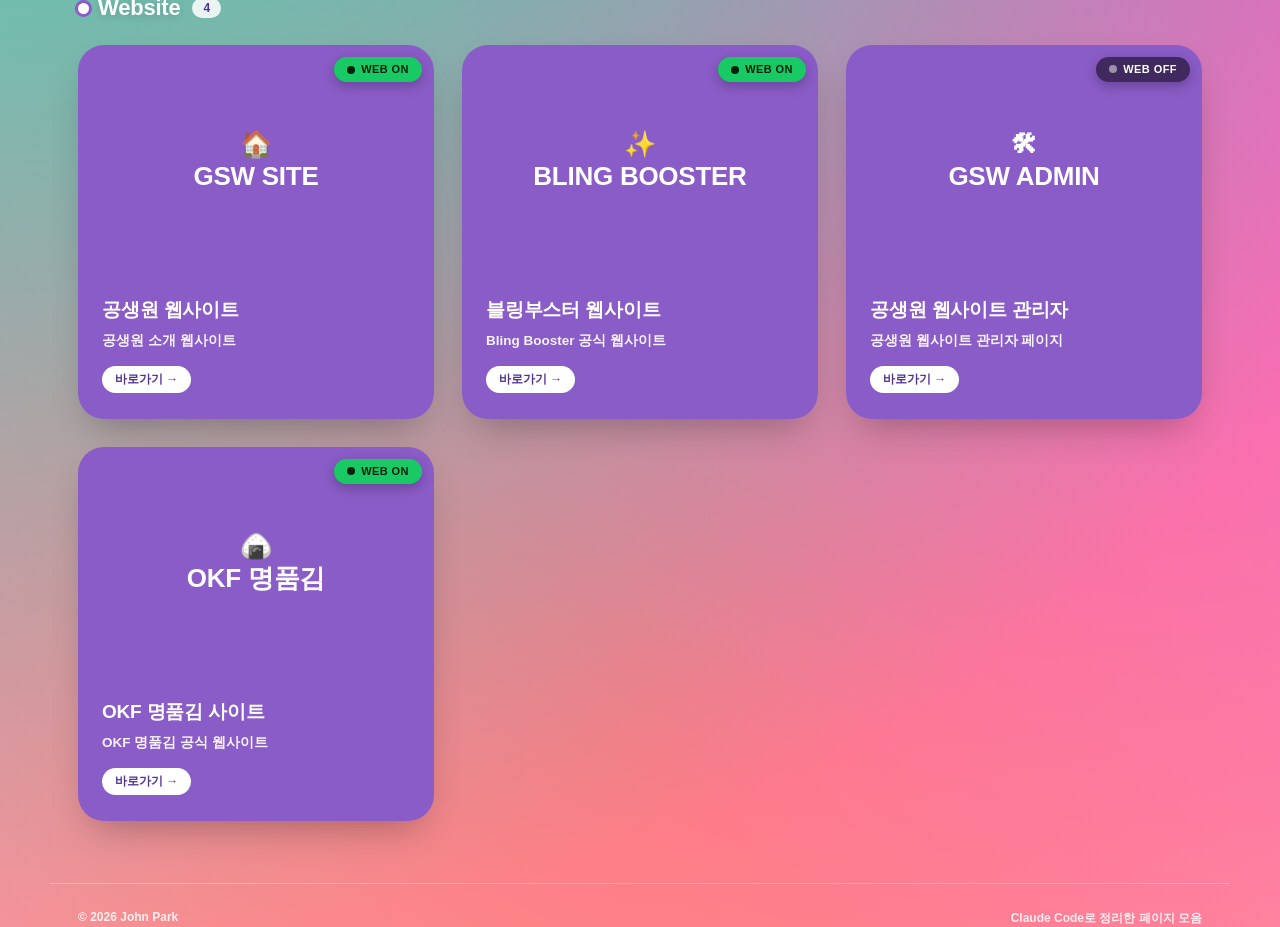
==== commit b1873c6b: "Add favicon (皓) to all pages Co-Authored-By: Claude Sonnet 5.5 <noreply@anthropic.com> Claude-Sessio" ====
--- a/index.html
+++ b/index.html
@@ -4,6 +4,9 @@
 <meta charset="UTF-8">
 <meta name="viewport" content="width=device-width, initial-scale=1.0">
 <title>MyPage_JP · 박종호의 웹 아카이브</title>
+<link rel="icon" href="favicon.ico?v=2" sizes="any">
+<link rel="icon" type="image/png" href="favicon.png?v=2">
+<link rel="apple-touch-icon" href="apple-touch-icon.png?v=2">
 <style>
   :root{
     --pink:#ed018c;
